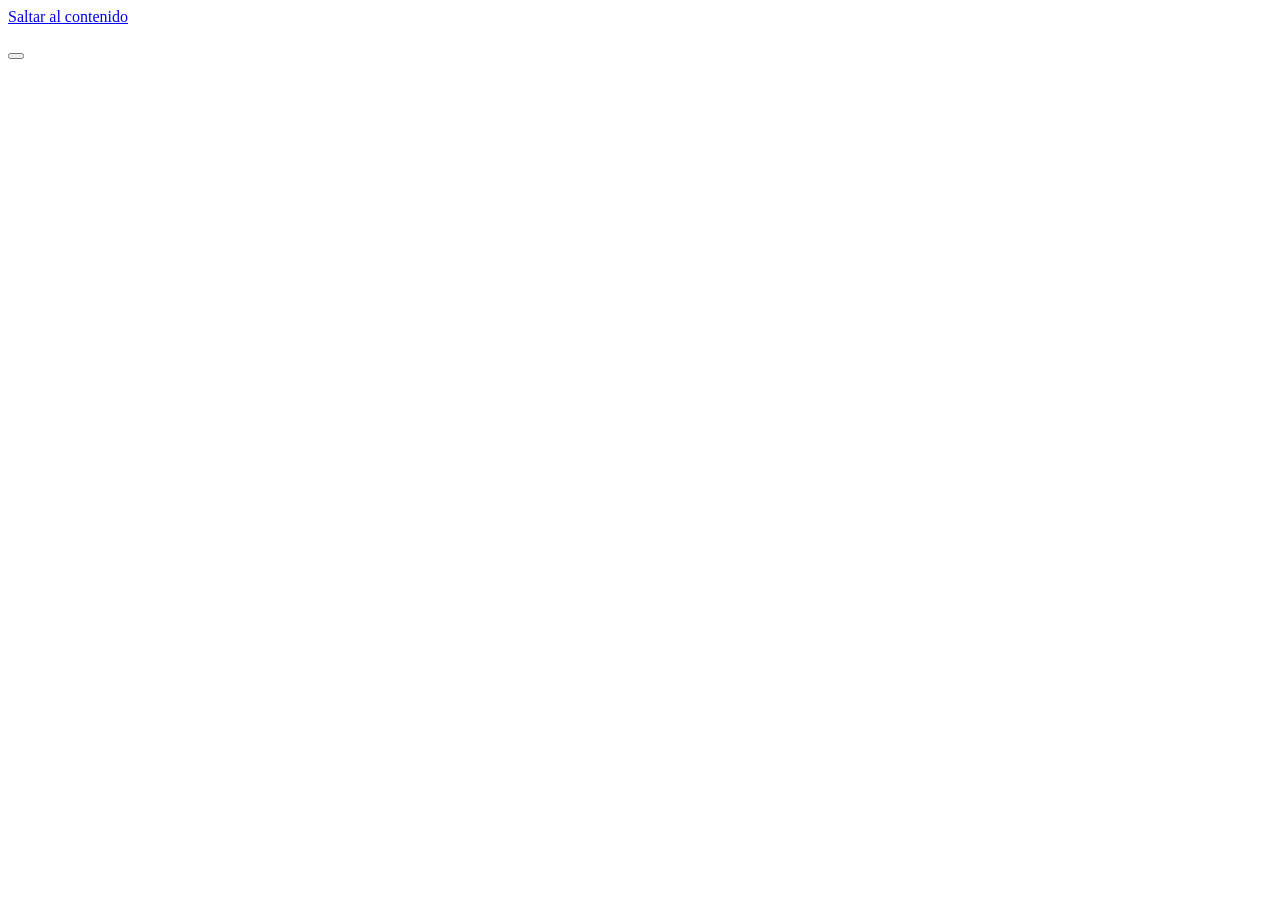
==== index.html @ 6e64a6c8 "Add files via upload" ====
<!doctype html>
<html lang="es">
<head>
  <meta charset="utf-8">
  <meta name="viewport" content="width=device-width, initial-scale=1, viewport-fit=cover">
  <title>Mario González Quintas</title>
  <meta name="claude:viewport-fit-sides" content="cover">
  <meta name="description" content="Mario González Quintas: ingeniero biomédico e investigador en procesado láser de biomateriales (grupo LaserON, CINTECX, Universidade de Vigo). Publicaciones, congresos, proyectos, docencia y CV.">
  <meta name="author" content="Mario González Quintas">
  <meta name="theme-color" content="#eef1f3" media="(prefers-color-scheme: light)">
  <meta name="theme-color" content="#0f151a" media="(prefers-color-scheme: dark)">
  <meta property="og:type" content="profile">
  <meta property="og:title" content="Mario González Quintas">
  <meta property="og:description" content="Procesado láser de biomateriales para implantes y dispositivos médicos. LaserON, CINTECX, Universidade de Vigo.">
  <meta property="og:image" content="img/marca/compartir.png">
  <meta name="twitter:card" content="summary_large_image">
  <link rel="icon" href="img/marca/favicon.svg" type="image/svg+xml">
  <link rel="icon" href="img/marca/favicon-32.png" sizes="32x32" type="image/png">
  <link rel="apple-touch-icon" href="img/marca/icono-180.png">
  <link rel="manifest" href="manifest.webmanifest">
  <link rel="alternate" hreflang="es" href="?lang=es">
  <link rel="alternate" hreflang="en" href="?lang=en">
  <link rel="alternate" hreflang="gl" href="?lang=gl">
  <link rel="alternate" hreflang="pt" href="?lang=pt">
  <link rel="alternate" hreflang="fr" href="?lang=fr">
  <link rel="alternate" hreflang="x-default" href="./">
  <link rel="stylesheet" href="assets/css/sitio.css">
  <script>
    /* Tema e idioma antes de pintar, para evitar parpadeos */
    (function () {
      try {
        var t = localStorage.getItem("mgq-tema");
        if (t === "dark" || t === "light") document.documentElement.setAttribute("data-theme", t);
        var etiquetas = { es: "es-ES", en: "en-GB", gl: "gl-ES", pt: "pt-PT", fr: "fr-FR" };
        var q = (location.search.match(/[?&]lang=([a-z]{2})/) || [])[1];
        var l = etiquetas[q] ? q : localStorage.getItem("mgq-idioma");
        if (etiquetas[l]) document.documentElement.lang = etiquetas[l];
      } catch (e) {}
      /* Errores al leer los archivos de datos: se muestran en un aviso legible */
      window.__erroresDatos = [];
      window.addEventListener("error", function (ev) {
        if (ev && ev.filename && /\/datos\//.test(ev.filename)) {
          window.__erroresDatos.push({ archivo: ev.filename.split("/datos/")[1], linea: ev.lineno, mensaje: ev.message });
        }
      });
    })();
  </script>
  <script type="application/ld+json" id="ld-persona"></script>
</head>
<body>
  <a class="saltar" href="#contenido">Saltar al contenido</a>

  <div class="armazon">
    <nav class="indice" aria-label="Secciones">
      <a class="marca" href="#inicio" data-marca></a>
      <ul class="nav-lista" data-nav></ul>
      <div class="indice-pie">
        <button class="boton-buscar" type="button" data-abrir-buscador></button>
        <div class="fila" data-herramientas-indice></div>
      </div>
    </nav>

    <div>
      <header class="barra">
        <a class="marca" href="#inicio" data-marca></a>
        <div class="herramientas" data-herramientas-barra></div>
      </header>

      <main class="contenido" id="contenido" tabindex="-1">
        <div data-avisos></div>
        <section class="portada" id="inicio" data-portada aria-label="Presentación"></section>
        <div data-secciones></div>
        <footer class="pie" data-pie-pagina></footer>
      </main>
    </div>
  </div>

  <div class="menu-movil" data-menu-movil hidden></div>

  <dialog id="dlg-visor" class="visor" aria-label="Imagen ampliada"></dialog>
  <dialog id="dlg-texto" aria-label="Texto para copiar"></dialog>
  <dialog id="dlg-buscador" class="buscador" aria-label="Buscar"></dialog>

  <noscript>
    <p style="padding:1rem;font-family:sans-serif">Esta web necesita JavaScript para mostrar el contenido. Mario González Quintas, investigador en procesado láser de biomateriales (LaserON, CINTECX, Universidade de Vigo). ORCID: <a href="https://orcid.org/0009-0009-5871-3760">0009-0009-5871-3760</a>.</p>
  </noscript>

  <!-- Contenido de la web: edita estos archivos (o usa editor.html) -->
  <script src="datos/perfil.js"></script>
  <script src="datos/investigacion.js"></script>
  <script src="datos/tesis.js"></script>
  <script src="datos/publicaciones.js"></script>
  <script src="datos/congresos.js"></script>
  <script src="datos/proyectos.js"></script>
  <script src="datos/software.js"></script>
  <script src="datos/docencia.js"></script>
  <script src="datos/trayectoria.js"></script>
  <script src="datos/cursos.js"></script>
  <script src="datos/idiomas.js"></script>
  <script src="datos/premios.js"></script>
  <script src="datos/actividades.js"></script>
  <script src="datos/habilidades.js"></script>

  <!-- Funcionamiento de la web -->
  <script src="assets/js/comun.js"></script>
  <script src="assets/js/laser.js"></script>
  <script src="assets/js/sitio.js"></script>
</body>
</html>
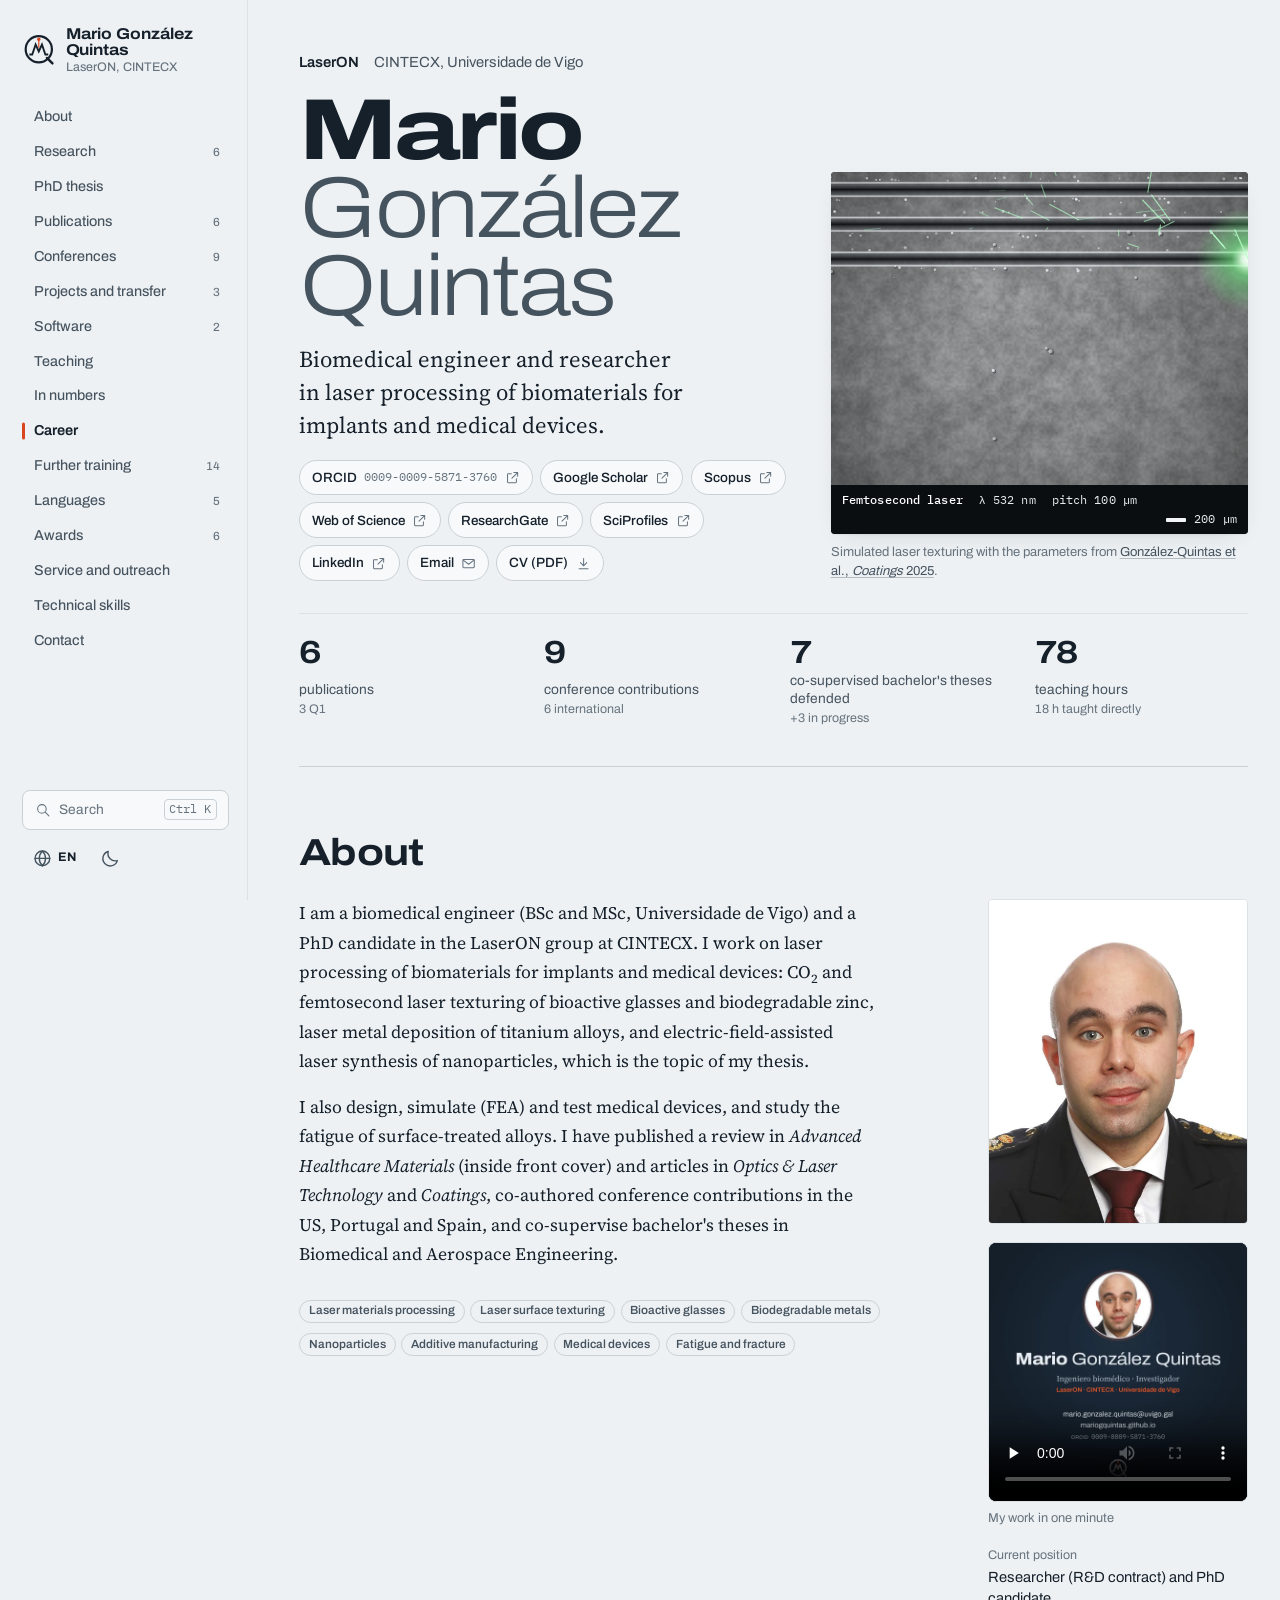
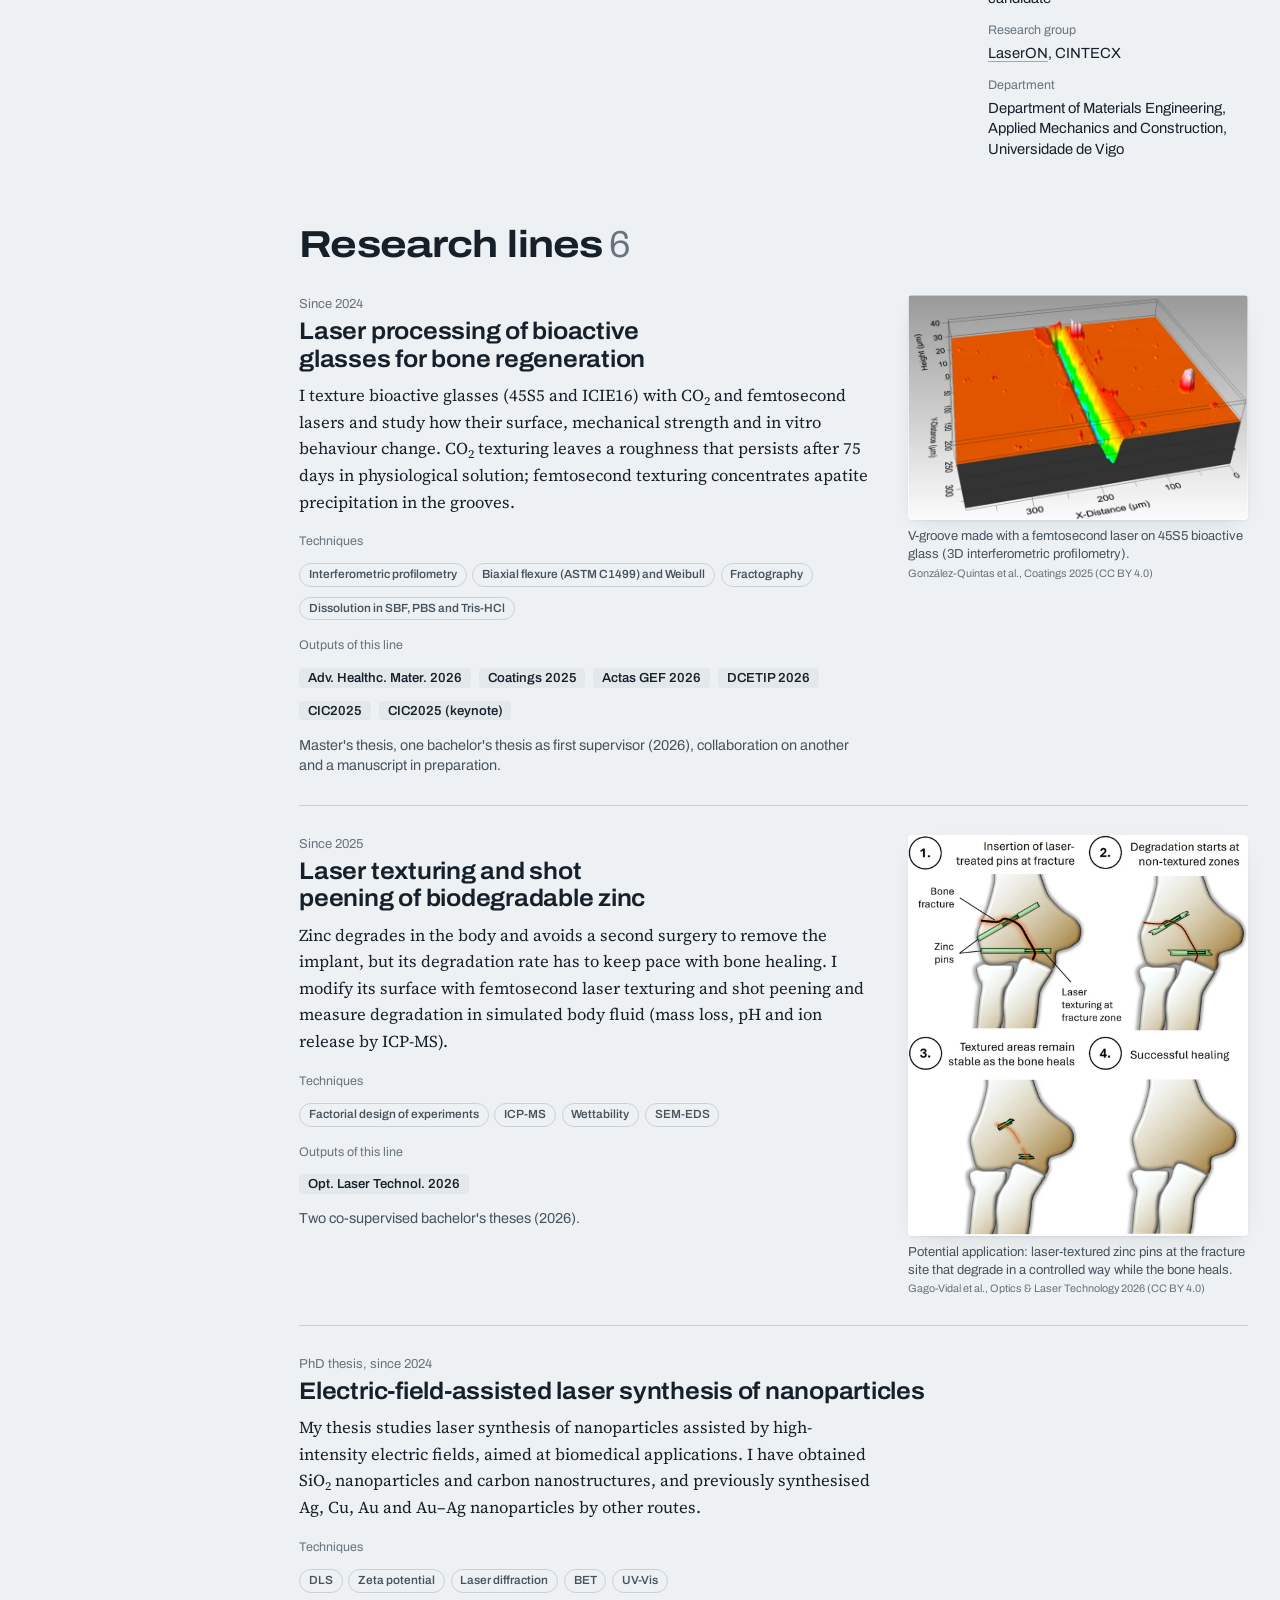
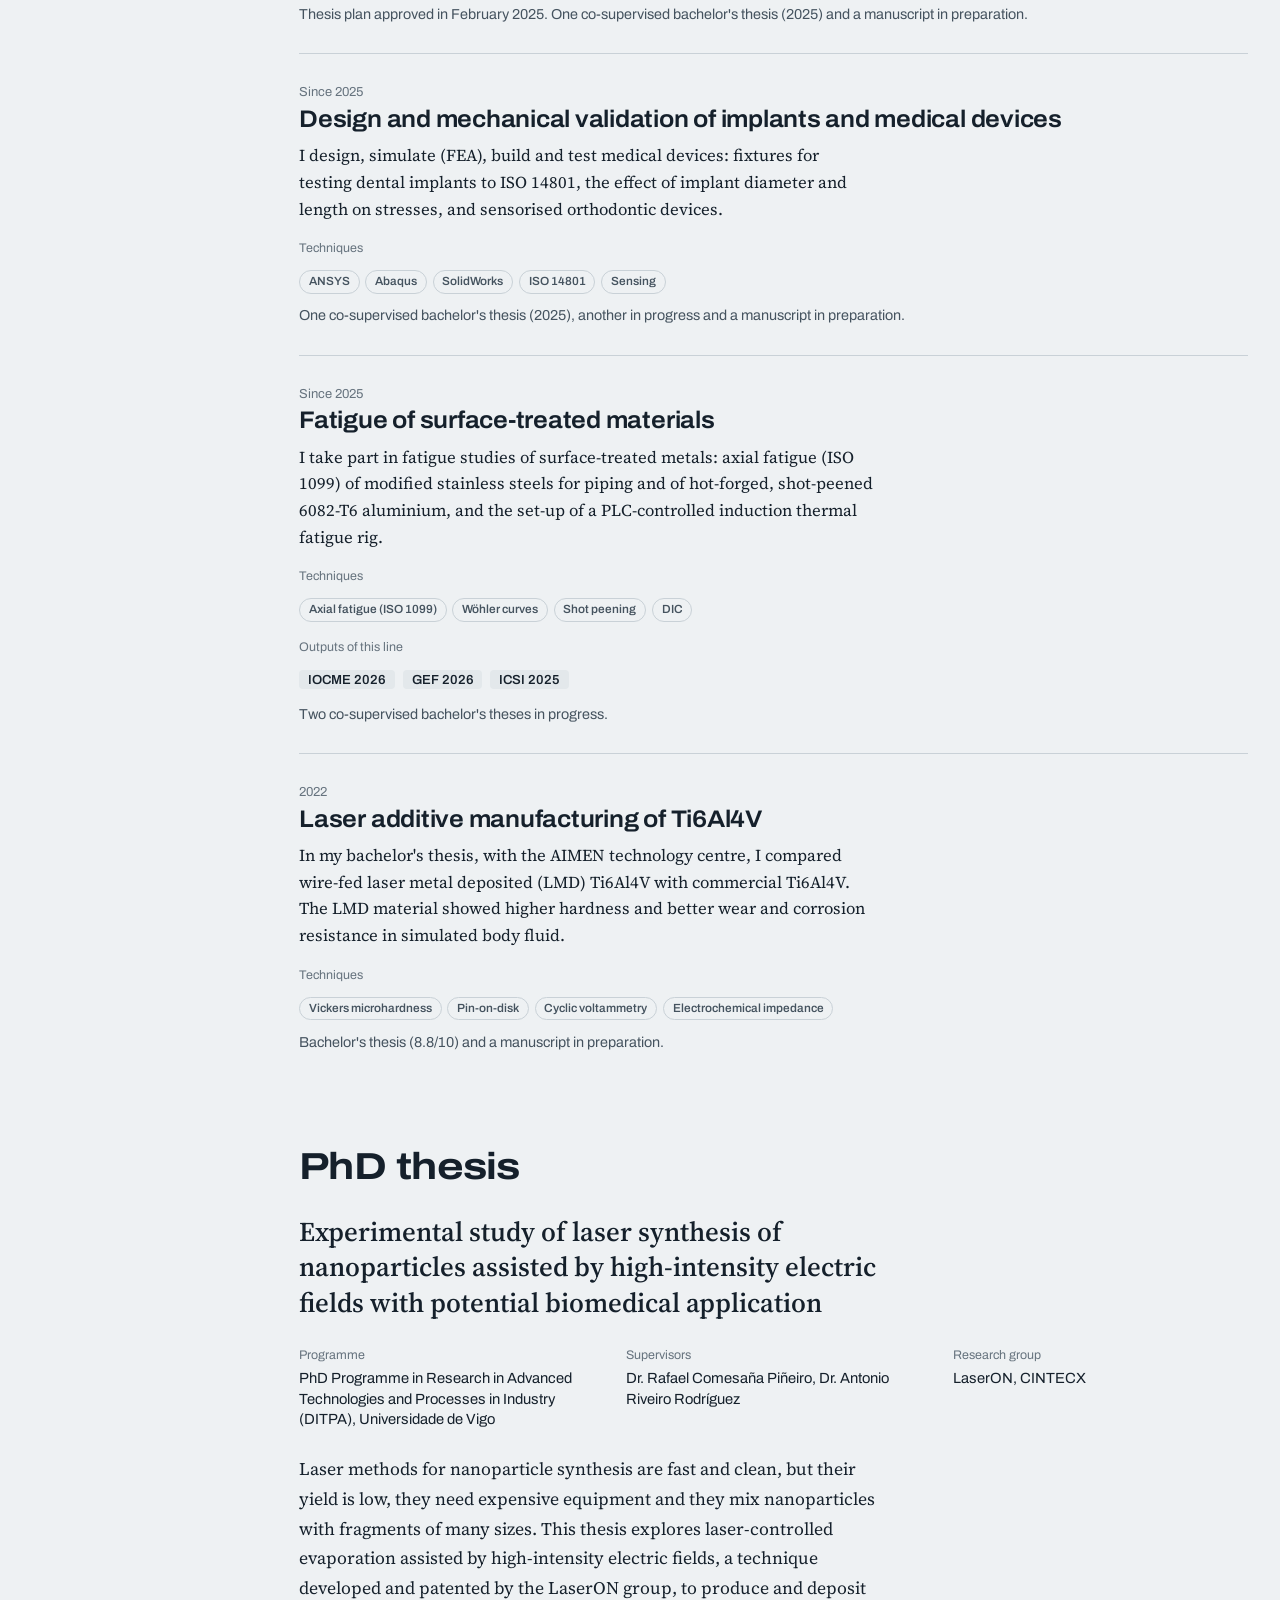
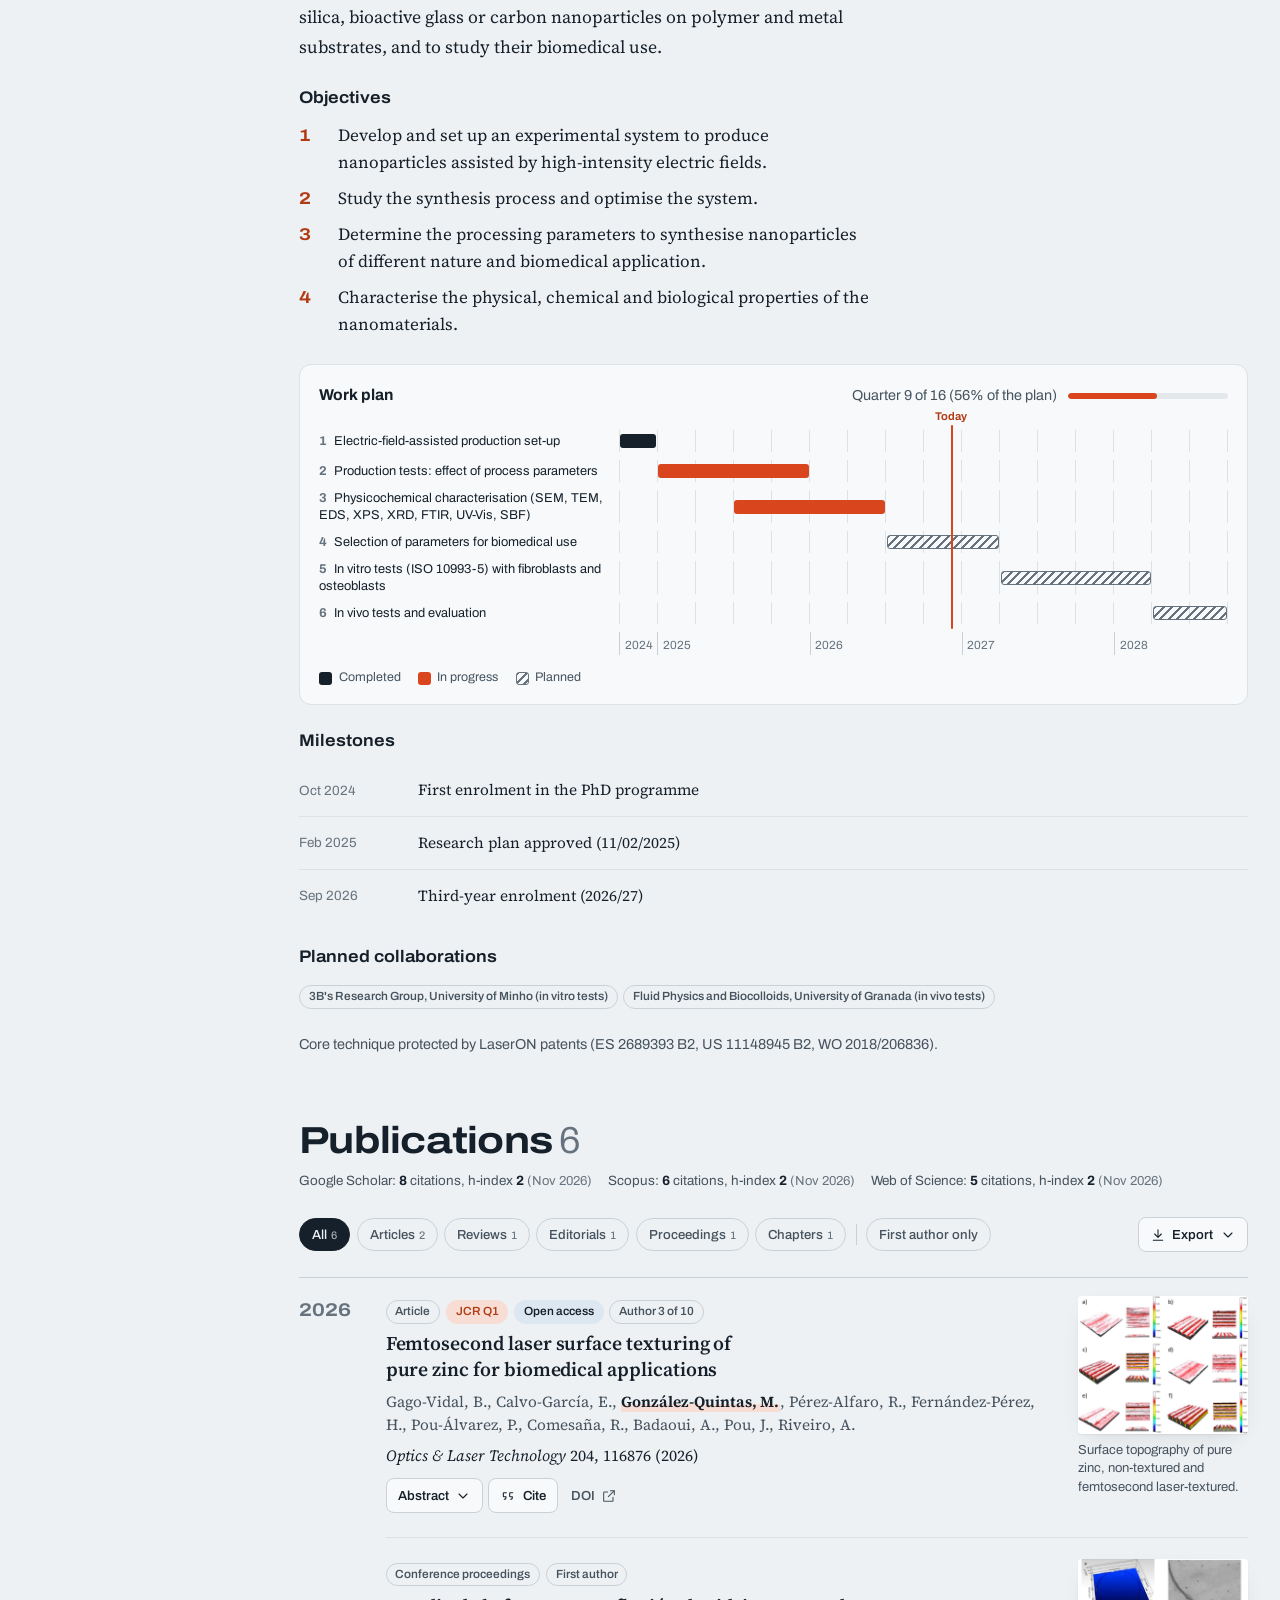
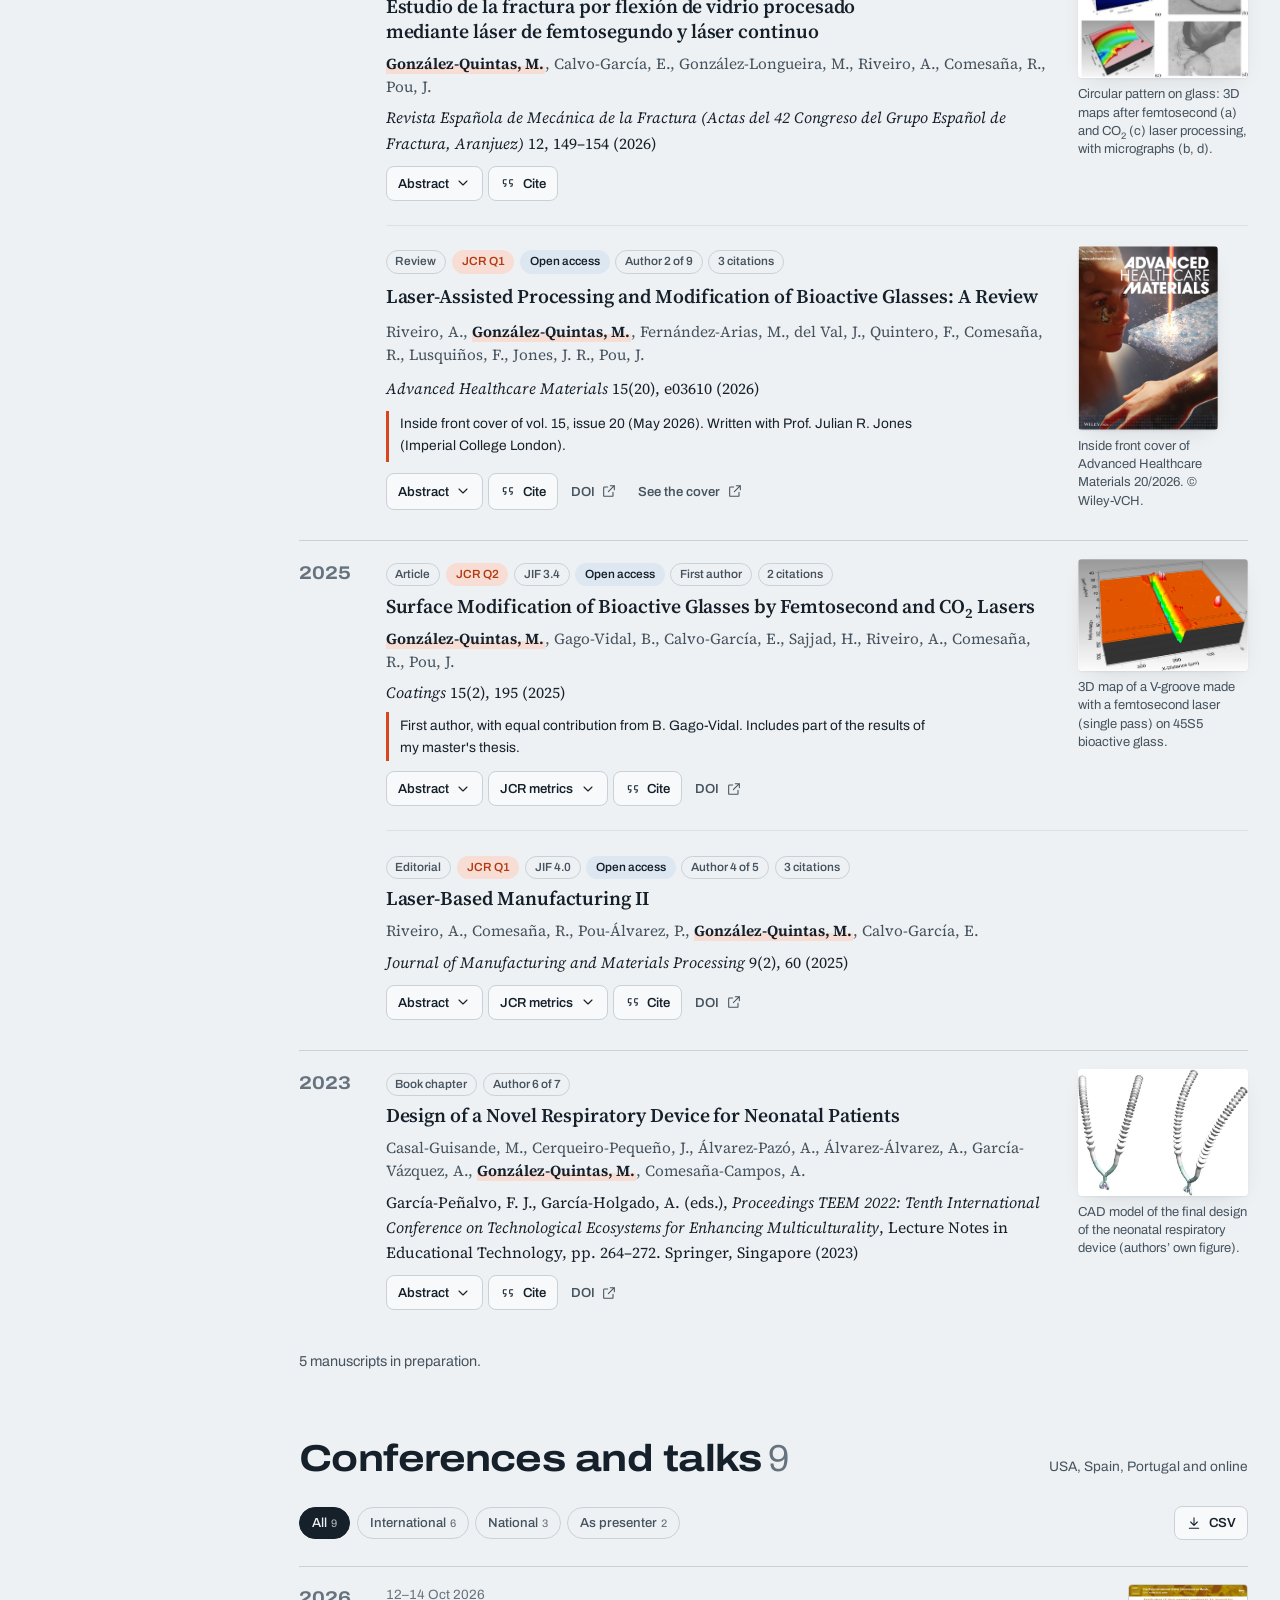
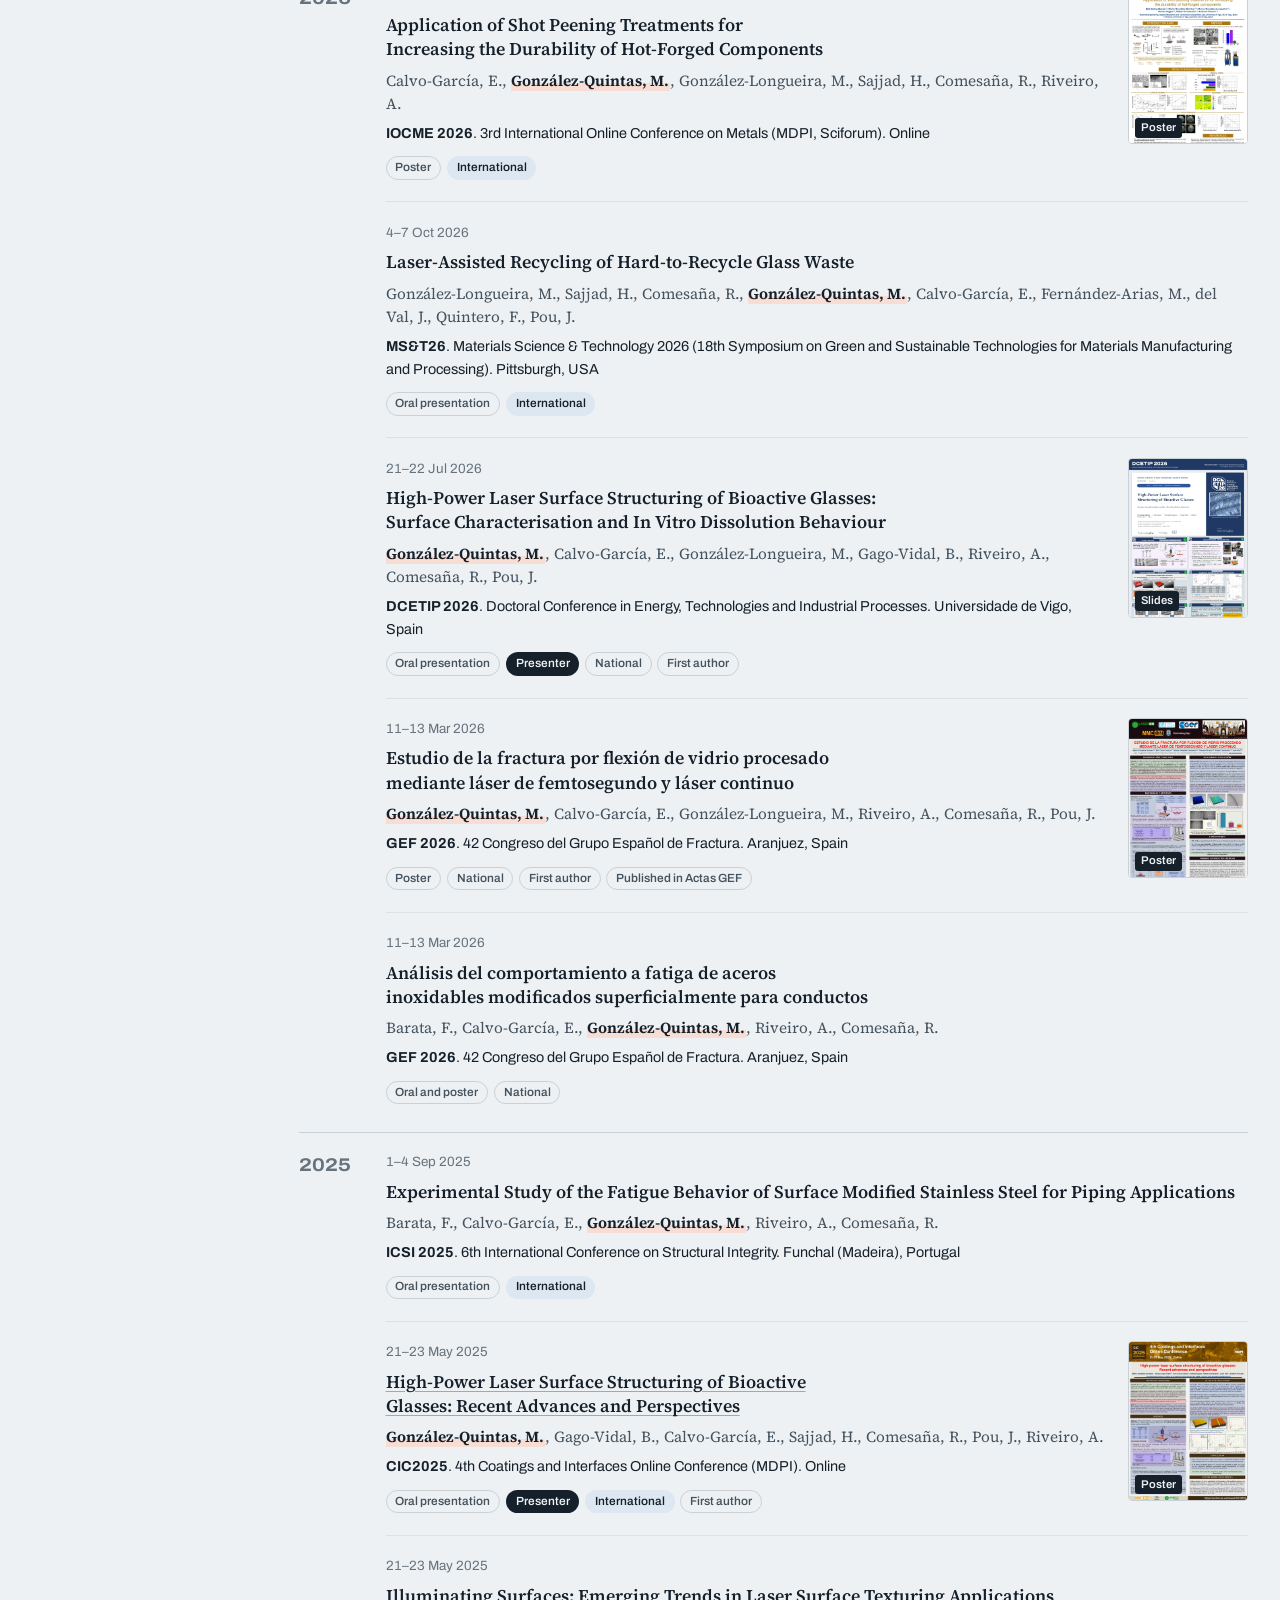
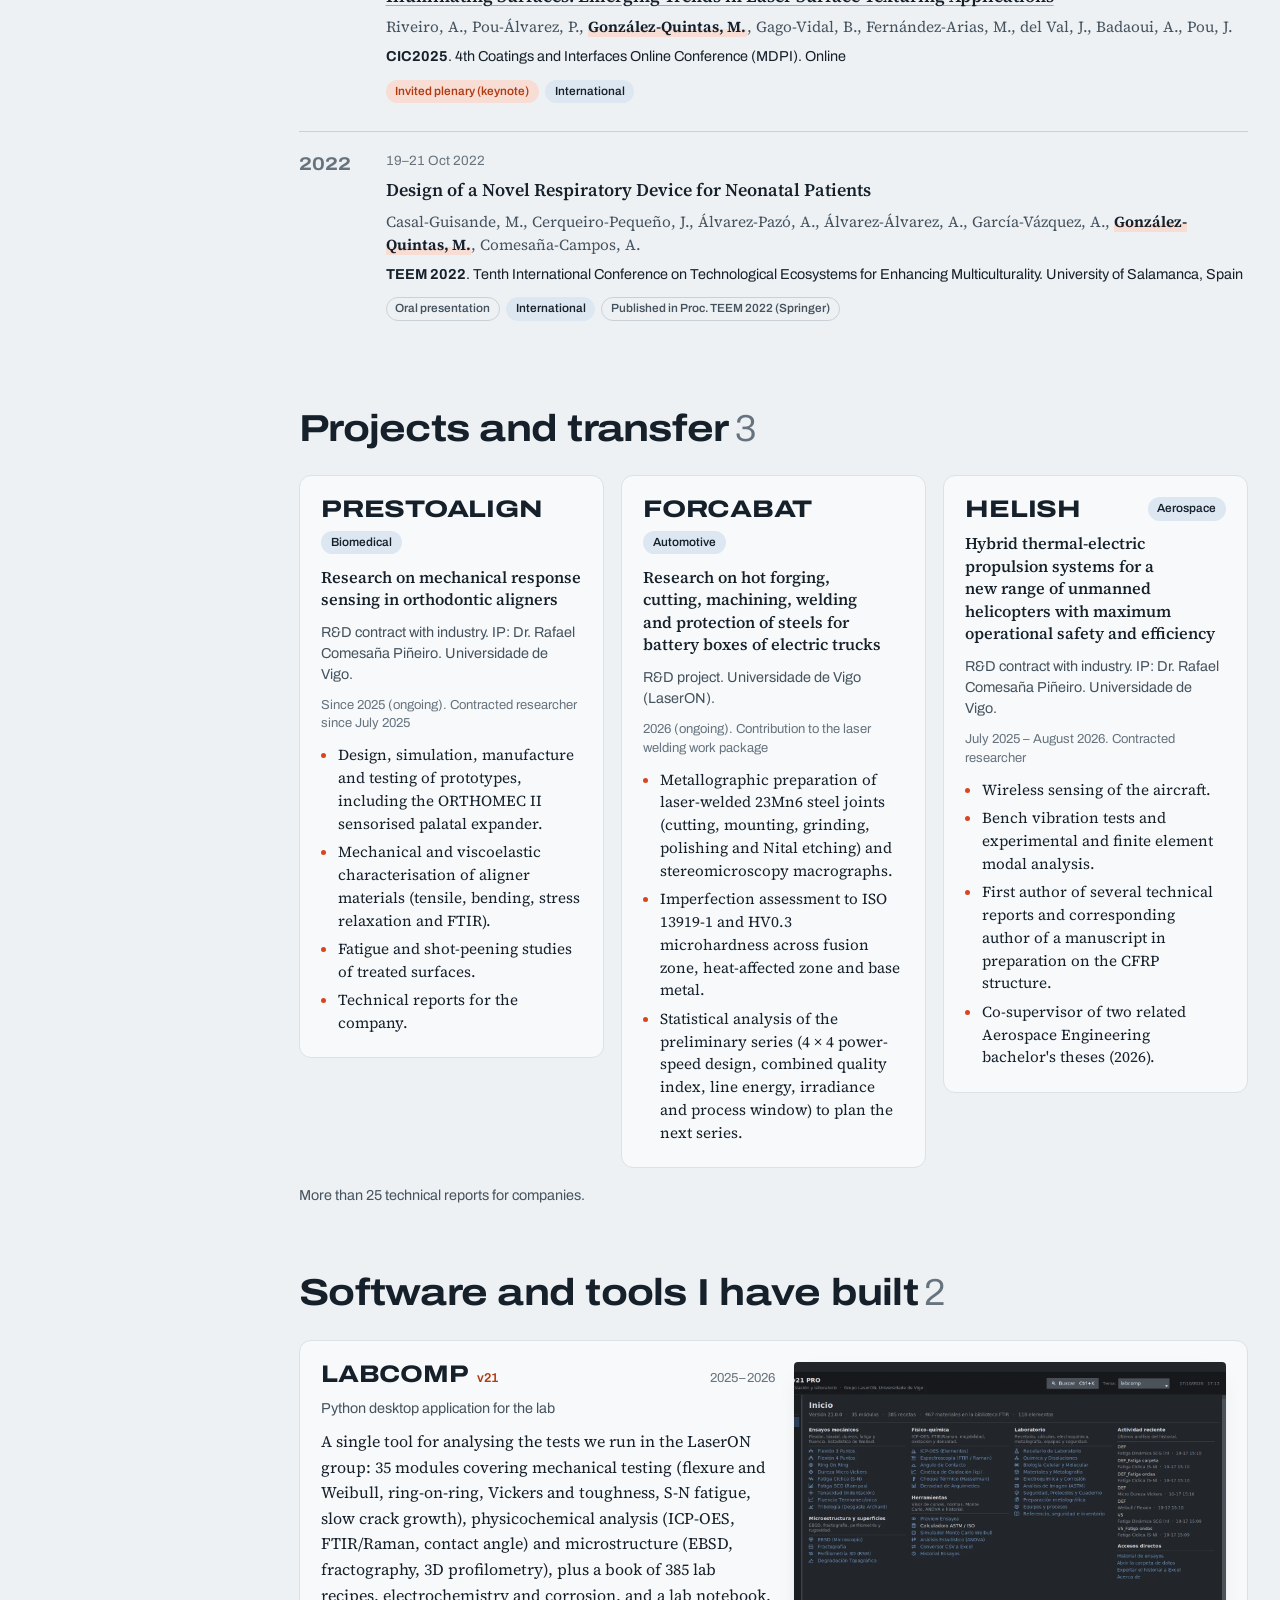
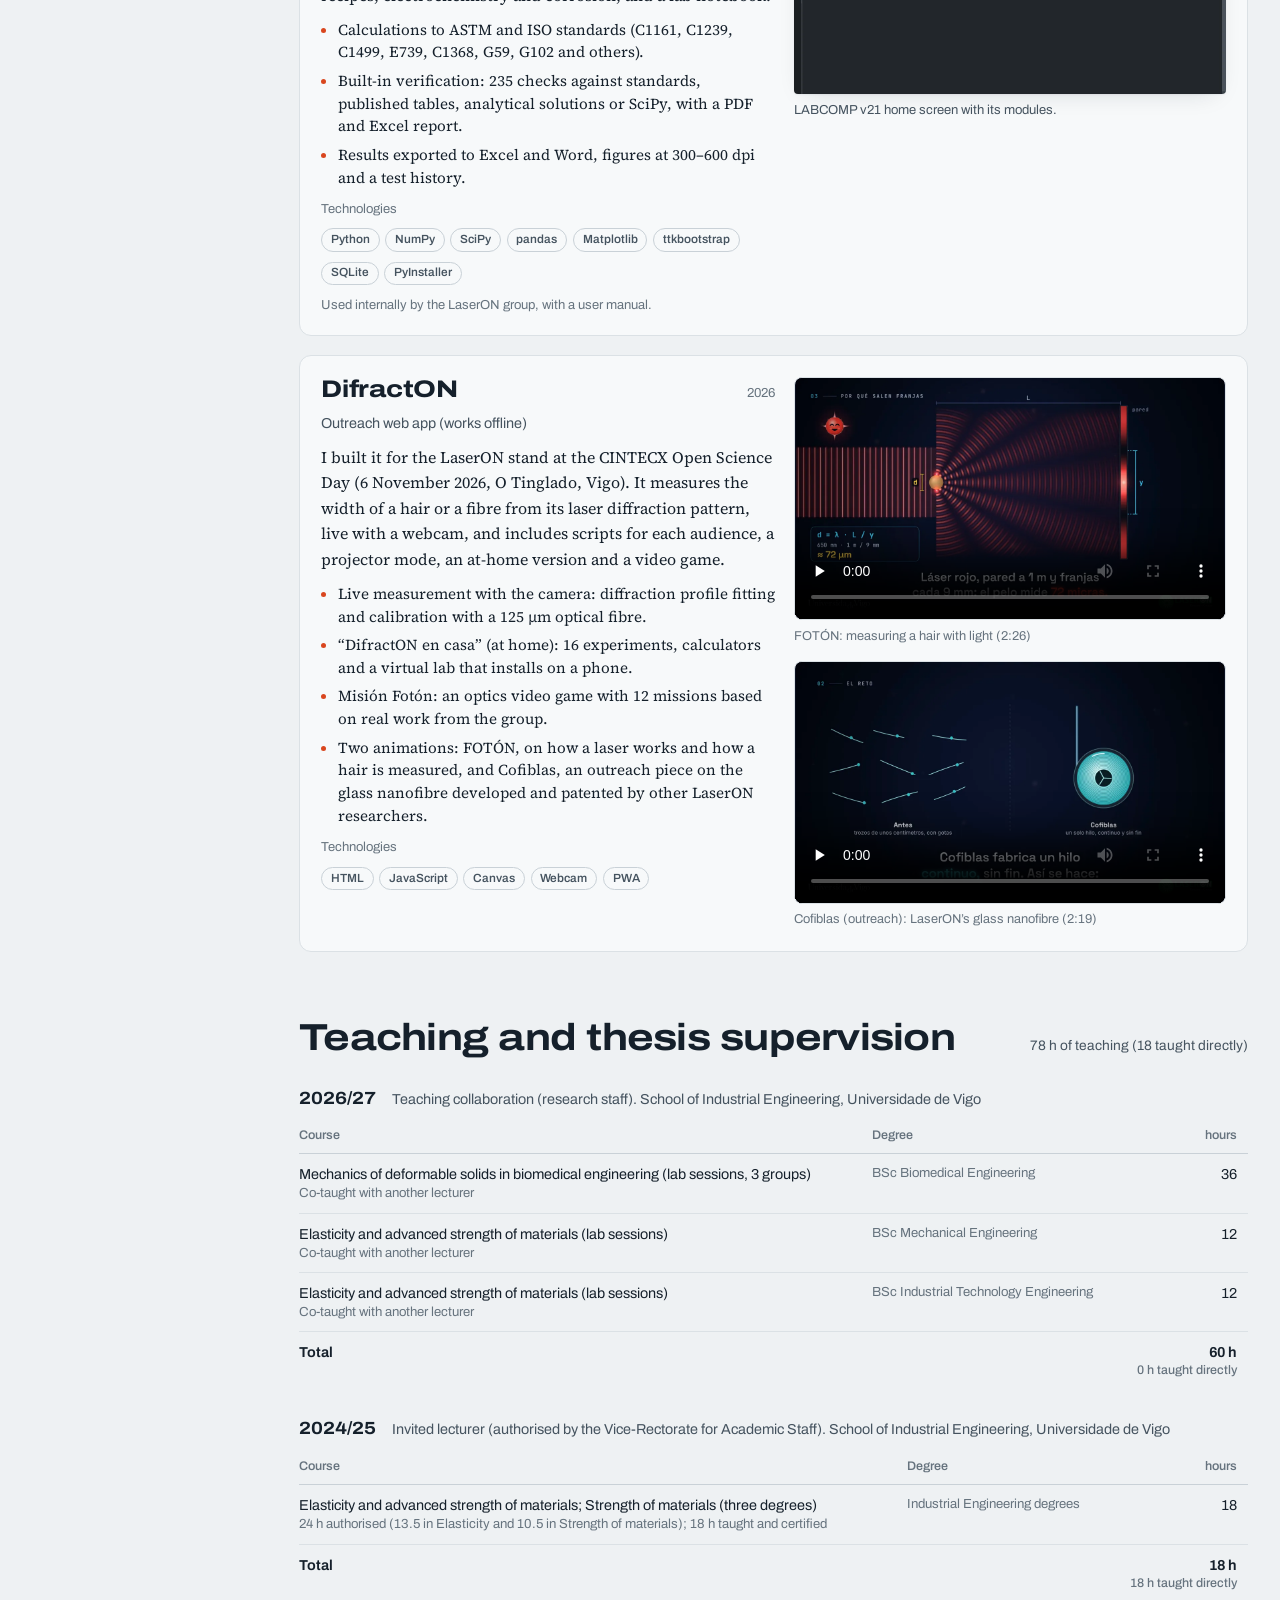
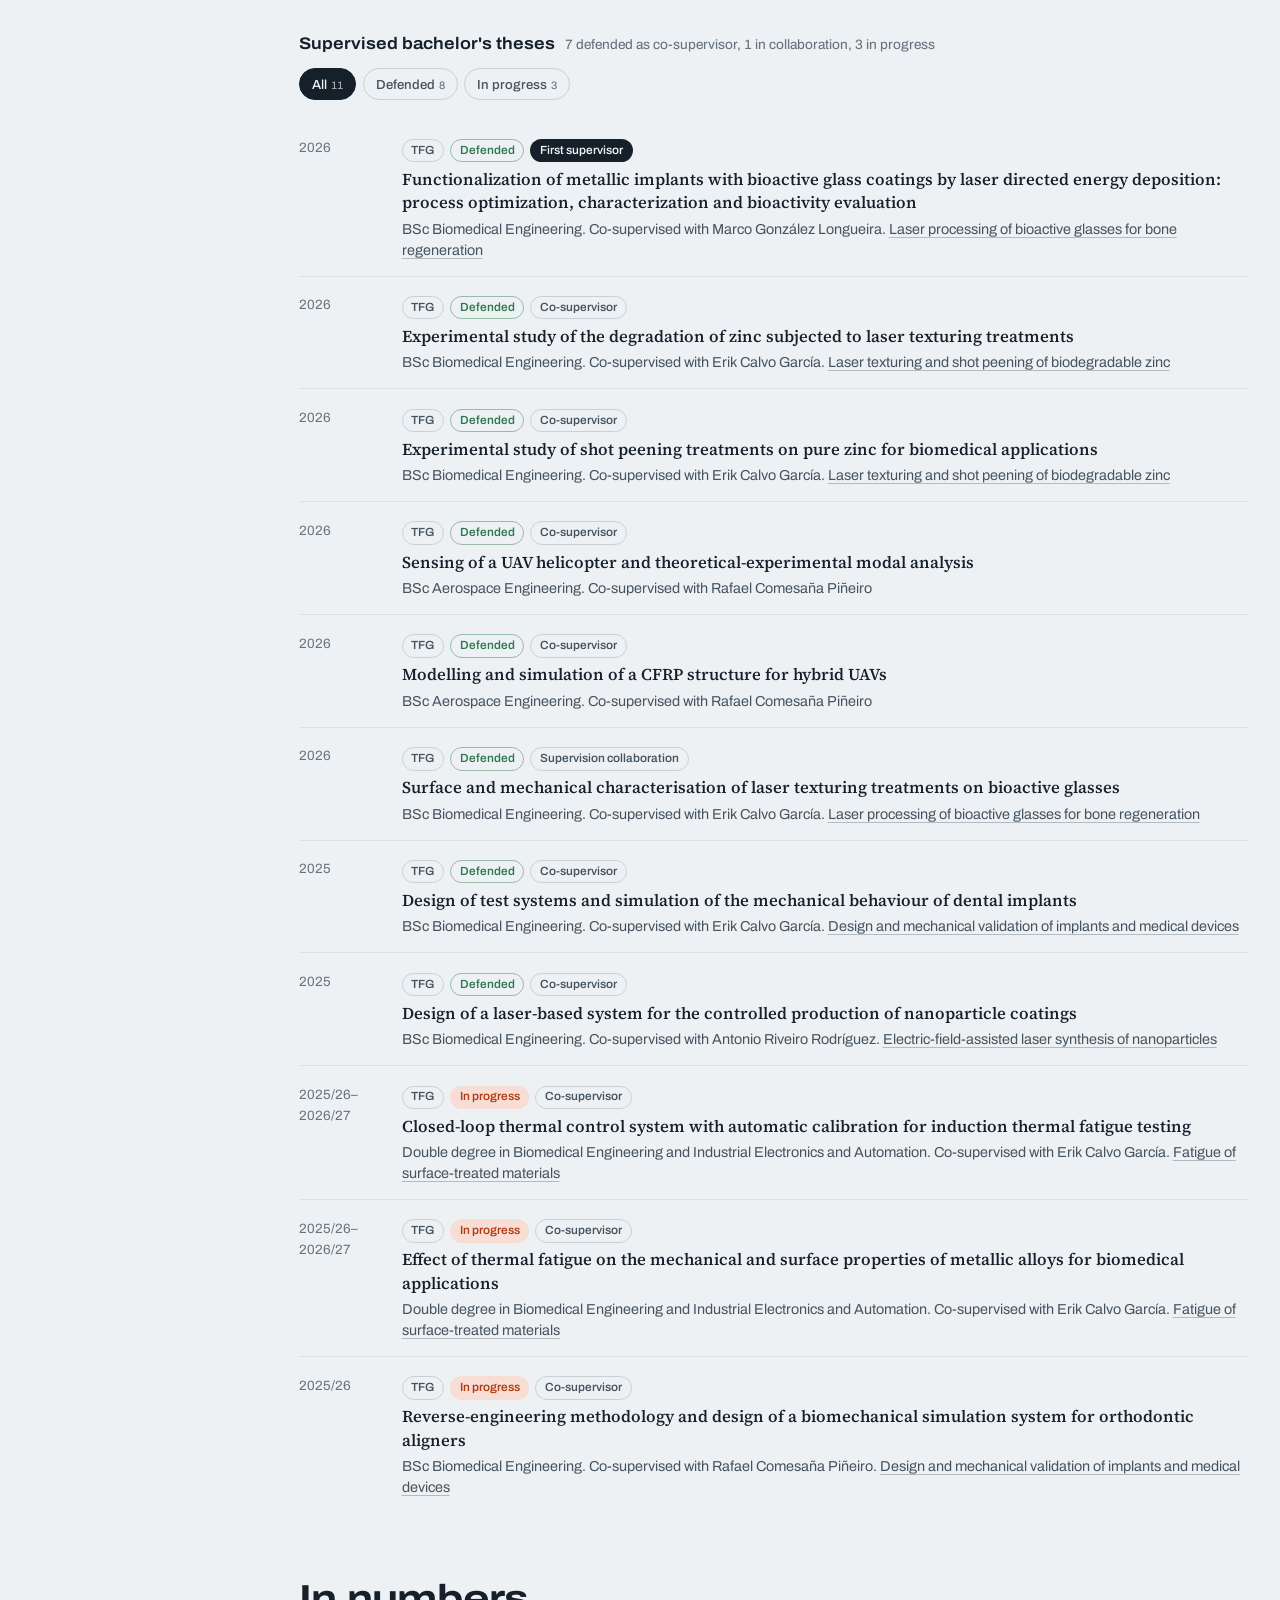
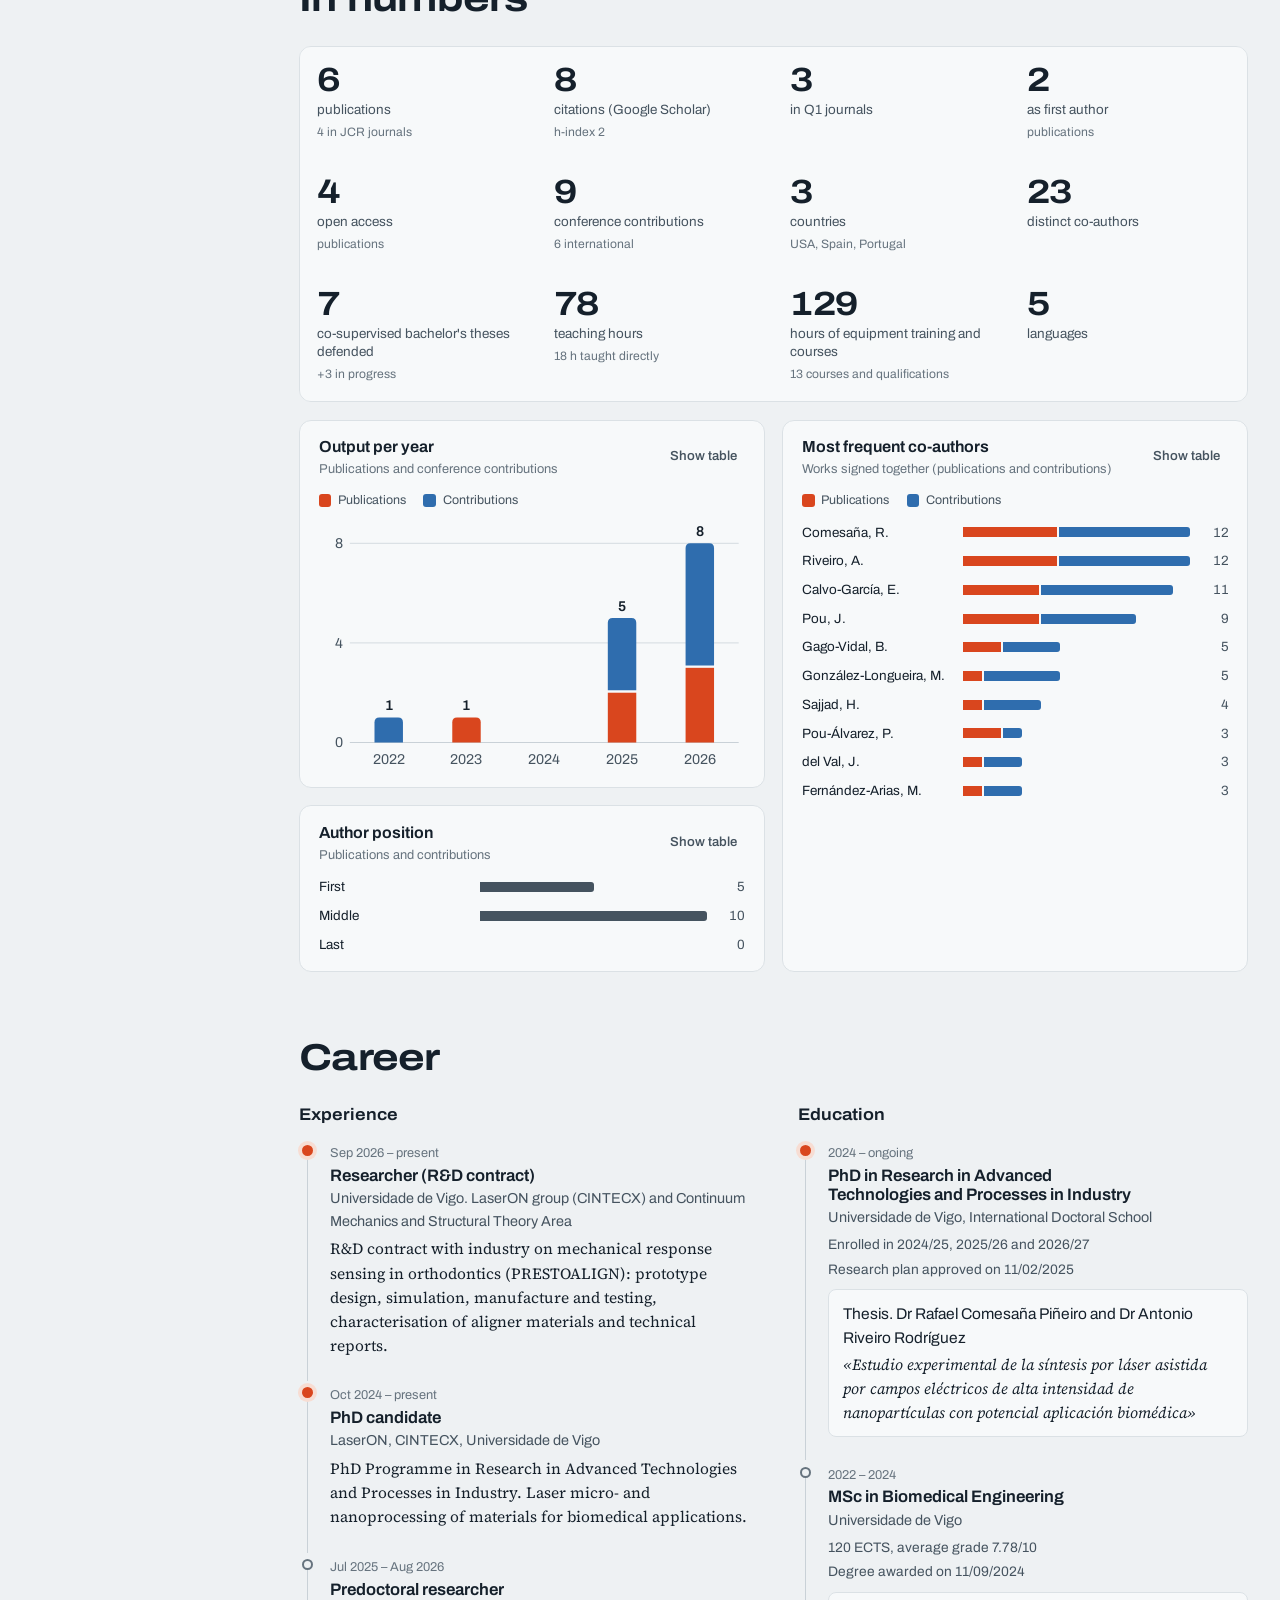
==== commit 51f02e8a: "Add files via upload" ====
--- a/index.html
+++ b/index.html
@@ -12,18 +12,20 @@
   <meta property="og:type" content="profile">
   <meta property="og:title" content="Mario González Quintas">
   <meta property="og:description" content="Procesado láser de biomateriales para implantes y dispositivos médicos. LaserON, CINTECX, Universidade de Vigo.">
-  <meta property="og:image" content="img/marca/compartir.png">
+  <meta property="og:url" content="https://mariogquintas.github.io/">
+  <meta property="og:image" content="https://mariogquintas.github.io/img/marca/compartir.png">
   <meta name="twitter:card" content="summary_large_image">
   <link rel="icon" href="img/marca/favicon.svg" type="image/svg+xml">
   <link rel="icon" href="img/marca/favicon-32.png" sizes="32x32" type="image/png">
   <link rel="apple-touch-icon" href="img/marca/icono-180.png">
   <link rel="manifest" href="manifest.webmanifest">
-  <link rel="alternate" hreflang="es" href="?lang=es">
-  <link rel="alternate" hreflang="en" href="?lang=en">
-  <link rel="alternate" hreflang="gl" href="?lang=gl">
-  <link rel="alternate" hreflang="pt" href="?lang=pt">
-  <link rel="alternate" hreflang="fr" href="?lang=fr">
-  <link rel="alternate" hreflang="x-default" href="./">
+  <link rel="alternate" hreflang="es" href="https://mariogquintas.github.io/?lang=es">
+  <link rel="alternate" hreflang="en" href="https://mariogquintas.github.io/?lang=en">
+  <link rel="alternate" hreflang="gl" href="https://mariogquintas.github.io/?lang=gl">
+  <link rel="alternate" hreflang="pt" href="https://mariogquintas.github.io/?lang=pt">
+  <link rel="alternate" hreflang="fr" href="https://mariogquintas.github.io/?lang=fr">
+  <link rel="alternate" hreflang="x-default" href="https://mariogquintas.github.io/">
+  <link rel="canonical" href="https://mariogquintas.github.io/">
   <link rel="stylesheet" href="assets/css/sitio.css">
   <script>
     /* Tema e idioma antes de pintar, para evitar parpadeos */
--- a/assets/css/sitio.css
+++ b/assets/css/sitio.css
@@ -0,0 +1,648 @@
+/* =====================================================================
+   sitio.css: diseño de la web.
+   Concepto: cuaderno de laboratorio de procesado láser. Índice fijo a la
+   izquierda (escritorio) y una columna de contenido alineada a la izquierda.
+   Neutros gris-acero como el portaobjetos, un único acento naranja de
+   incandescencia láser y la micrografía como pieza protagonista.
+   ===================================================================== */
+
+@font-face { font-family: "Archivo"; src: url("../fonts/archivo-latin-standard-normal.woff2") format("woff2-variations"), url("../fonts/archivo-latin-standard-normal.woff2") format("woff2"); font-weight: 100 900; font-stretch: 62% 125%; font-style: normal; font-display: swap; }
+@font-face { font-family: "Source Serif 4"; src: url("../fonts/source-serif-4-latin-opsz-normal.woff2") format("woff2-variations"), url("../fonts/source-serif-4-latin-opsz-normal.woff2") format("woff2"); font-weight: 200 900; font-style: normal; font-display: swap; }
+@font-face { font-family: "Source Serif 4"; src: url("../fonts/source-serif-4-latin-opsz-italic.woff2") format("woff2-variations"), url("../fonts/source-serif-4-latin-opsz-italic.woff2") format("woff2"); font-weight: 200 900; font-style: italic; font-display: swap; }
+@font-face { font-family: "IBM Plex Mono"; src: url("../fonts/ibm-plex-mono-latin-400-normal.woff2") format("woff2"); font-weight: 400; font-display: swap; }
+@font-face { font-family: "IBM Plex Mono"; src: url("../fonts/ibm-plex-mono-latin-500-normal.woff2") format("woff2"); font-weight: 500; font-display: swap; }
+
+:root {
+  /* Color */
+  --papel: #eef1f3;        /* fondo: gris acero muy claro */
+  --papel-2: #e3e8eb;      /* bandas y zonas secundarias */
+  --superficie: #f7f9fa;   /* tarjetas, gráficos, diálogos */
+  --tinta: #15202b;        /* texto principal: grafito azulado */
+  --tinta-2: #45535f;      /* texto secundario */
+  --tinta-3: #66737e;      /* metadatos */
+  --linea: #c9d1d7;        /* filetes */
+  --linea-2: #dbe1e5;      /* filetes suaves */
+  --laser: #d9461e;        /* acento: incandescencia láser */
+  --laser-texto: #b23a12;  /* acento legible como texto */
+  --laser-suave: #f7ddd3;  /* fondo de etiquetas destacadas */
+  --acero: #2f6dae;        /* segunda serie en gráficos */
+  --acero-suave: #dde7f1;
+  --ok: #2c7a4b;
+  --foco: #1f5fd0;
+  --sem: #0b0e10;          /* barra de datos de la micrografía */
+  --sombra: 0 1px 2px rgba(21, 32, 43, .06), 0 8px 24px -12px rgba(21, 32, 43, .18);
+  color-scheme: light;
+
+  /* Tipografía */
+  --f-display: "Archivo", "Helvetica Neue", Arial, system-ui, sans-serif;
+  --f-texto: "Source Serif 4", "Iowan Old Style", "Palatino Linotype", Georgia, serif;
+  --f-mono: "IBM Plex Mono", ui-monospace, "SFMono-Regular", Menlo, Consolas, monospace;
+  --t-xs: .8125rem;
+  --t-s: .9rem;
+  --t-m: 1.0625rem;
+  --t-l: 1.22rem;
+  --t-xl: 1.5rem;
+  --t-2xl: clamp(1.75rem, 1.2rem + 1.8vw, 2.35rem);
+  --t-hero: clamp(2.7rem, 1.4rem + 5.2vw, 5.4rem);
+
+  /* Medidas */
+  --indice: 248px;
+  --col: 980px;
+  --texto: 64ch;
+  --r-s: 4px;
+  --r-m: 8px;
+  --r-l: 12px;
+  --gutter-l: max(16px, env(safe-area-inset-left, 0px));
+  --gutter-r: max(16px, env(safe-area-inset-right, 0px));
+}
+
+@media (prefers-color-scheme: dark) {
+  :root:not([data-theme="light"]) {
+    --papel: #0f151a; --papel-2: #151d23; --superficie: #141b21; --tinta: #e3e9ed; --tinta-2: #a9b5be; --tinta-3: #85929c;
+    --linea: #2a353e; --linea-2: #202a31; --laser: #e8592c; --laser-texto: #ff8a63; --laser-suave: #3a2016; --acero: #4c8bd6;
+    --acero-suave: #17283a; --ok: #5cc28a; --foco: #8ab4ff; --sem: #050708;
+    --sombra: 0 1px 2px rgba(0, 0, 0, .3), 0 10px 30px -12px rgba(0, 0, 0, .6);
+    color-scheme: dark;
+  }
+}
+:root[data-theme="dark"] {
+  --papel: #0f151a; --papel-2: #151d23; --superficie: #141b21; --tinta: #e3e9ed; --tinta-2: #a9b5be; --tinta-3: #85929c;
+  --linea: #2a353e; --linea-2: #202a31; --laser: #e8592c; --laser-texto: #ff8a63; --laser-suave: #3a2016; --acero: #4c8bd6;
+  --acero-suave: #17283a; --ok: #5cc28a; --foco: #8ab4ff; --sem: #050708;
+  --sombra: 0 1px 2px rgba(0, 0, 0, .3), 0 10px 30px -12px rgba(0, 0, 0, .6);
+  color-scheme: dark;
+}
+
+/* ---------- Base ---------- */
+*, *::before, *::after { box-sizing: border-box; }
+[hidden] { display: none !important; }
+html { -webkit-text-size-adjust: 100%; scroll-padding-top: 76px; }
+@media (min-width: 1100px) { html { scroll-padding-top: 24px; } }
+@media (prefers-reduced-motion: no-preference) { html { scroll-behavior: smooth; } }
+body {
+  margin: 0; background: var(--papel); color: var(--tinta);
+  font-family: var(--f-texto); font-size: var(--t-m); line-height: 1.6;
+  font-optical-sizing: auto; text-rendering: optimizeLegibility; -webkit-font-smoothing: antialiased;
+}
+body::before { content: ""; position: fixed; inset: 0 0 auto; height: env(safe-area-inset-top, 0px); z-index: 60; background: var(--papel); }
+img { max-width: 100%; height: auto; display: block; }
+a { color: inherit; text-decoration-color: color-mix(in srgb, currentColor 35%, transparent); text-underline-offset: .18em; text-decoration-thickness: 1px; }
+a:hover { color: var(--laser-texto); text-decoration-color: currentColor; }
+:focus-visible { outline: 2px solid var(--foco); outline-offset: 2px; border-radius: 3px; }
+::selection { background: var(--laser-suave); color: var(--tinta); }
+h1, h2, h3, h4 { font-family: var(--f-display); line-height: 1.15; text-wrap: balance; margin: 0; }
+p { margin: 0; }
+ul, ol { margin: 0; padding: 0; }
+button { font: inherit; color: inherit; }
+sub, sup { font-size: .72em; line-height: 0; }
+.ico { width: 1.15em; height: 1.15em; fill: none; stroke: currentColor; stroke-width: 1.6; stroke-linecap: round; stroke-linejoin: round; flex: none; }
+.oculto-visual { position: absolute !important; width: 1px; height: 1px; overflow: hidden; clip: rect(0 0 0 0); white-space: nowrap; }
+.saltar { position: absolute; left: 8px; top: -60px; z-index: 100; background: var(--tinta); color: var(--papel); padding: .5rem .9rem; border-radius: var(--r-m); font-family: var(--f-display); }
+.saltar:focus { top: calc(8px + env(safe-area-inset-top, 0px)); }
+
+/* ---------- Logotipo ---------- */
+.logo { width: 2.1rem; height: 2.1rem; flex: none; overflow: visible; }
+.logo-anillo { fill: none; stroke: currentColor; stroke-width: 4.2; }
+.logo-traza { fill: none; stroke: currentColor; stroke-width: 3.6; stroke-linejoin: miter; stroke-miterlimit: 8; stroke-linecap: butt; }
+.logo-cola { fill: none; stroke: currentColor; stroke-width: 4.6; stroke-linecap: round; }
+.logo-haz { stroke: var(--laser); stroke-width: 2.2; stroke-linecap: round; }
+.logo-punto { fill: var(--laser); }
+.marca { display: flex; align-items: center; gap: .6rem; text-decoration: none; color: var(--tinta); }
+.marca:hover { color: var(--tinta); }
+.marca-nombre { font-family: var(--f-display); font-weight: 680; font-stretch: 112%; font-size: .98rem; line-height: 1.05; letter-spacing: -.005em; }
+.marca-nombre span { display: block; font-weight: 450; font-stretch: 100%; color: var(--tinta-3); font-size: .78rem; letter-spacing: 0; margin-top: .15rem; }
+
+/* ---------- Estructura ---------- */
+.armazon { display: block; }
+.indice { display: none; }
+.barra {
+  position: sticky; top: env(safe-area-inset-top, 0px); z-index: 50; background: color-mix(in srgb, var(--papel) 92%, transparent);
+  backdrop-filter: saturate(1.2) blur(10px); -webkit-backdrop-filter: saturate(1.2) blur(10px);
+  border-bottom: 1px solid var(--linea-2);
+  padding-left: var(--gutter-l); padding-right: var(--gutter-r); padding-block: .55rem;
+  display: flex; align-items: center; justify-content: space-between; gap: .75rem;
+}
+.barra .marca-nombre span { display: none; }
+@media (max-width: 420px) { .barra .marca-nombre { font-size: .86rem; max-width: 9.5rem; } }
+@media (max-width: 370px) {
+  .barra { gap: .4rem; }
+  .barra .marca { gap: .4rem; min-width: 0; }
+  .barra .herramientas { gap: .1rem; flex: none; }
+  .barra .boton-ico { width: 2.2rem; height: 2.2rem; }
+  .barra .idioma-cambio { width: auto; padding-inline: .4rem; }
+  .barra .idioma-cambio svg { display: none; }
+}
+.herramientas { display: flex; align-items: center; gap: .25rem; }
+.boton-ico {
+  display: inline-grid; place-items: center; width: 2.4rem; height: 2.4rem; border-radius: var(--r-m);
+  border: 1px solid transparent; background: none; cursor: pointer; color: var(--tinta-2);
+}
+.boton-ico:hover { background: var(--papel-2); color: var(--tinta); }
+.boton-ico .ico { width: 1.3rem; height: 1.3rem; }
+.idioma-cambio { font-family: var(--f-display); font-weight: 600; font-size: .78rem; letter-spacing: .02em; width: auto; padding-inline: .55rem; gap: .3rem; display: inline-flex; align-items: center; }
+.idioma-cambio b { color: var(--tinta); }
+.idioma-cambio i { font-style: normal; color: var(--tinta-3); font-weight: 450; }
+/* Selector de idioma */
+.idioma-envoltura { position: relative; display: inline-flex; }
+.menu-flotante.menu-idiomas { min-width: 172px; right: 0; left: auto; z-index: 60; }
+.indice .menu-flotante.menu-idiomas { top: auto; bottom: calc(100% + .35rem); left: 0; right: auto; }
+.menu-idiomas button { display: flex; align-items: baseline; justify-content: space-between; gap: 1rem; color: var(--tinta); }
+.menu-idiomas button small { font-size: .7rem; font-weight: 600; color: var(--tinta-3); letter-spacing: .04em; font-variant-numeric: tabular-nums; }
+.menu-idiomas button[aria-checked="true"] { background: var(--laser-suave); color: var(--laser-texto); font-weight: 620; }
+.menu-idiomas button[aria-checked="true"] small { color: inherit; }
+.menu-idiomas button:focus-visible { outline: 2px solid var(--acero); outline-offset: -2px; }
+.idiomas-movil { display: flex; flex-wrap: wrap; gap: .4rem; margin-top: 1.2rem; padding-top: 1.1rem; border-top: 1px solid var(--linea-2); }
+.idiomas-movil button {
+  padding: .4rem .85rem; border-radius: 999px; border: 1px solid var(--linea); background: none; cursor: pointer;
+  font-family: var(--f-display); font-size: .9rem; font-weight: 520; color: var(--tinta-2);
+}
+.idiomas-movil button[aria-pressed="true"] { background: var(--tinta); border-color: var(--tinta); color: var(--papel); }
+.contenido { padding-left: var(--gutter-l); padding-right: var(--gutter-r); padding-block: 0 4rem; }
+.contenido > * { max-width: var(--col); }
+
+@media (min-width: 1100px) {
+  .armazon { display: grid; grid-template-columns: var(--indice) minmax(0, 1fr); }
+  .barra { display: none; }
+  .indice {
+    display: flex; flex-direction: column; gap: 1.6rem; position: sticky; top: 0; height: 100vh; height: 100dvh; overflow-y: auto;
+    padding: calc(1.6rem + env(safe-area-inset-top, 0px)) 1.1rem 1.4rem max(1.4rem, env(safe-area-inset-left, 0px));
+    border-right: 1px solid var(--linea-2); background: var(--papel);
+  }
+  .contenido { padding-left: clamp(2rem, 4vw, 4.5rem); padding-right: max(2rem, env(safe-area-inset-right, 0px)); }
+}
+.nav-lista { list-style: none; display: grid; gap: 1px; }
+.nav-lista a {
+  display: flex; align-items: baseline; justify-content: space-between; gap: .5rem; padding: .34rem .6rem .34rem .75rem;
+  font-family: var(--f-display); font-size: .9rem; font-weight: 460; color: var(--tinta-2); text-decoration: none;
+  border-radius: var(--r-s); position: relative;
+}
+.nav-lista a small { font-size: .74rem; color: var(--tinta-3); font-variant-numeric: tabular-nums; font-weight: 450; }
+.nav-lista a:hover { background: var(--papel-2); color: var(--tinta); }
+.nav-lista a[aria-current="true"] { color: var(--tinta); font-weight: 620; }
+.nav-lista a[aria-current="true"]::before { content: ""; position: absolute; left: 0; top: 50%; width: 3px; height: 1.05rem; transform: translateY(-50%); background: var(--laser); border-radius: 2px; }
+.indice-pie { margin-top: auto; display: grid; gap: .6rem; }
+.indice-pie .fila { display: flex; gap: .35rem; flex-wrap: wrap; }
+.boton-buscar {
+  display: flex; align-items: center; gap: .55rem; width: 100%; padding: .5rem .7rem; border-radius: var(--r-m); border: 1px solid var(--linea);
+  background: var(--superficie); color: var(--tinta-3); cursor: pointer; font-family: var(--f-display); font-size: .86rem;
+}
+.boton-buscar:hover { border-color: var(--tinta-3); color: var(--tinta-2); }
+.boton-buscar kbd { margin-left: auto; font-family: var(--f-mono); font-size: .72rem; border: 1px solid var(--linea); border-radius: 4px; padding: 0 .3rem; color: var(--tinta-3); }
+.enlace-discreto { font-family: var(--f-display); font-size: .8rem; color: var(--tinta-3); text-decoration: none; display: inline-flex; align-items: center; gap: .4rem; padding: .3rem .1rem; background: none; border: 0; cursor: pointer; }
+.enlace-discreto:hover { color: var(--tinta); }
+
+/* Menú móvil */
+.menu-movil { position: fixed; inset: 0; z-index: 80; background: var(--papel); display: flex; flex-direction: column;
+  padding: calc(.8rem + env(safe-area-inset-top, 0px)) var(--gutter-r) calc(1.2rem + env(safe-area-inset-bottom, 0px)) var(--gutter-l); overflow-y: auto; }
+.menu-movil .cabeza { display: flex; justify-content: space-between; align-items: center; margin-bottom: 1rem; }
+.menu-movil .nav-lista a { font-size: 1.15rem; padding: .62rem .75rem; }
+
+/* ---------- Avisos ---------- */
+.aviso { margin: 1rem 0 0; padding: .8rem 1rem; border-radius: var(--r-m); border: 1px solid var(--laser); background: var(--laser-suave); font-family: var(--f-display); font-size: .92rem; display: flex; gap: .8rem; align-items: center; flex-wrap: wrap; }
+.aviso code { font-family: var(--f-mono); font-size: .85em; }
+.aviso button { margin-left: auto; }
+
+/* ---------- Portada ---------- */
+.portada { display: grid; gap: 1.6rem 2.6rem; padding-top: clamp(1.6rem, 4vw, 3.6rem); padding-bottom: 2.4rem; border-bottom: 1px solid var(--linea); }
+@media (min-width: 1280px) { .portada { grid-template-columns: minmax(0, 1.08fr) minmax(0, .92fr); align-items: end; } }
+.portada-texto { display: grid; gap: 1.1rem; align-content: end; }
+.portada-afil { font-family: var(--f-display); font-size: .92rem; color: var(--tinta-2); display: flex; flex-wrap: wrap; gap: .25rem .9rem; }
+.portada-afil a { text-decoration: none; font-weight: 600; color: var(--tinta); }
+.portada-afil a:hover { color: var(--laser-texto); }
+.portada h1 { font-size: var(--t-hero); font-weight: 760; font-stretch: 125%; letter-spacing: -.035em; line-height: .9; }
+.portada h1 span { display: block; }
+.portada h1 span + span { font-weight: 300; font-stretch: 112%; letter-spacing: -.03em; color: var(--tinta-2); }
+.portada-titular { font-size: clamp(1.15rem, 1rem + .6vw, 1.42rem); line-height: 1.45; max-width: 36ch; color: var(--tinta); }
+.perfiles { list-style: none; display: flex; flex-wrap: wrap; gap: .45rem; }
+.perfil {
+  display: inline-flex; align-items: center; gap: .45rem; padding: .38rem .75rem; border-radius: 999px; border: 1px solid var(--linea);
+  background: var(--superficie); font-family: var(--f-display); font-size: .84rem; font-weight: 520; text-decoration: none; color: var(--tinta);
+}
+.perfil .ico { width: .95rem; height: .95rem; color: var(--tinta-3); }
+.perfil:hover { border-color: var(--laser); color: var(--tinta); }
+.perfil:hover .ico { color: var(--laser); }
+.perfil small { font-family: var(--f-mono); font-size: .74rem; color: var(--tinta-3); font-weight: 400; }
+
+.micrografia { margin: 0; position: relative; border-radius: var(--r-s); overflow: hidden; background: #2b3035; box-shadow: var(--sombra); }
+.micrografia canvas { display: block; width: 100%; aspect-ratio: 4 / 3; }
+.barra-sem {
+  display: flex; align-items: center; gap: .3rem 1rem; flex-wrap: wrap; padding: .45rem .7rem; background: var(--sem); color: #e8ecef;
+  font-family: var(--f-mono); font-size: .72rem; letter-spacing: .01em; line-height: 1.3;
+}
+.barra-sem [data-fuente] { color: #fff; font-weight: 500; }
+.barra-sem .escala { margin-left: auto; display: flex; align-items: center; gap: .5rem; min-width: 30%; justify-content: flex-end; }
+.barra-sem .escala i { display: block; height: 4px; background: #f2f4f5; border-radius: 1px; }
+.micrografia-nota { font-size: var(--t-xs); color: var(--tinta-3); font-family: var(--f-display); margin-top: .55rem; line-height: 1.45; }
+.micrografia-nota a { color: var(--tinta-2); }
+
+.datos-portada { grid-column: 1 / -1; display: grid; grid-template-columns: repeat(auto-fit, minmax(150px, 1fr)); gap: 1rem 2rem; margin: .4rem 0 0; padding-top: 1.4rem; border-top: 1px solid var(--linea-2); }
+.datos-portada div { display: grid; gap: .1rem; }
+.datos-portada dt { order: 2; font-family: var(--f-display); font-size: .86rem; color: var(--tinta-2); line-height: 1.35; }
+.datos-portada dd { order: 1; margin: 0; font-family: var(--f-display); font-size: 2rem; font-weight: 680; font-stretch: 115%; letter-spacing: -.02em; font-variant-numeric: tabular-nums; line-height: 1.05; }
+.datos-portada dt small { display: block; font-size: .78rem; color: var(--tinta-3); margin-top: .1rem; }
+
+/* ---------- Secciones ---------- */
+.seccion { padding-top: clamp(2.6rem, 5vw, 4.2rem); }
+.seccion-cabeza { display: flex; align-items: baseline; justify-content: space-between; gap: .5rem 1.2rem; flex-wrap: wrap; margin-bottom: 1.6rem; }
+.seccion-cabeza h2 { font-size: var(--t-2xl); font-weight: 700; font-stretch: 118%; letter-spacing: -.02em; }
+.seccion-cabeza h2 .cuenta { font-weight: 360; color: var(--tinta-3); font-variant-numeric: tabular-nums; margin-left: .4rem; font-stretch: 100%; }
+.seccion-cabeza .lateral { font-family: var(--f-display); font-size: .86rem; color: var(--tinta-2); display: flex; gap: .5rem 1rem; flex-wrap: wrap; align-items: center; }
+.subtitulo { font-family: var(--f-display); font-size: 1.05rem; font-weight: 650; font-stretch: 108%; margin: 2rem 0 .9rem; display: flex; flex-wrap: wrap; align-items: baseline; gap: .2rem .6rem; }
+.subtitulo small { font-weight: 450; color: var(--tinta-3); font-size: .85rem; font-stretch: 100%; font-variant-numeric: tabular-nums; }
+.prosa { max-width: var(--texto); display: grid; gap: 1rem; }
+.prosa p { font-size: 1.1rem; line-height: 1.68; }
+.meta { font-family: var(--f-display); font-size: var(--t-s); color: var(--tinta-2); line-height: 1.45; }
+.meta-3 { font-family: var(--f-display); font-size: var(--t-xs); color: var(--tinta-3); line-height: 1.45; }
+
+/* Etiquetas */
+.etiquetas { display: flex; flex-wrap: wrap; gap: .35rem; list-style: none; }
+.etiquetas > li { min-width: 0; max-width: 100%; }
+.etiquetas .etq { white-space: normal; max-width: 100%; overflow-wrap: anywhere; }
+.etq {
+  display: inline-block; padding: .12rem .55rem; border-radius: 999px; border: 1px solid var(--linea); text-decoration: none;
+  font-family: var(--f-display); font-size: .74rem; font-weight: 560; line-height: 1.5; color: var(--tinta-2); white-space: nowrap; background: transparent;
+}
+.etq-fuerte { background: var(--laser-suave); border-color: transparent; color: var(--laser-texto); }
+.etq-acero { background: var(--acero-suave); border-color: transparent; color: var(--tinta); }
+.etq-tinta { background: var(--tinta); border-color: transparent; color: var(--papel); }
+.etq-ok { color: var(--ok); border-color: color-mix(in srgb, var(--ok) 45%, transparent); }
+.etq .punto { width: .45rem; height: .45rem; border-radius: 50%; background: currentColor; }
+
+/* Botones */
+.boton {
+  display: inline-flex; align-items: center; gap: .4rem; padding: .36rem .7rem; border-radius: var(--r-m); border: 1px solid var(--linea);
+  background: var(--superficie); font-family: var(--f-display); font-size: .82rem; font-weight: 560; cursor: pointer; text-decoration: none; color: var(--tinta);
+}
+.boton:hover { border-color: var(--tinta-3); color: var(--tinta); }
+.boton .ico { width: 1rem; height: 1rem; }
+.boton[aria-expanded="true"] .ico-flecha { transform: rotate(180deg); }
+.boton-acento { background: var(--tinta); color: var(--papel); border-color: var(--tinta); }
+.boton-acento:hover { background: var(--laser); border-color: var(--laser); color: #fff; }
+.boton-plano { border-color: transparent; background: none; padding-inline: .45rem; color: var(--tinta-2); }
+.boton-plano:hover { background: var(--papel-2); border-color: transparent; }
+
+/* Filtros */
+.filtros { display: flex; flex-wrap: wrap; gap: .4rem; align-items: center; margin-bottom: 1.2rem; }
+.filtro {
+  padding: .3rem .75rem; border-radius: 999px; border: 1px solid var(--linea); background: none; cursor: pointer;
+  font-family: var(--f-display); font-size: .82rem; font-weight: 520; color: var(--tinta-2);
+}
+.filtro small { font-variant-numeric: tabular-nums; color: var(--tinta-3); margin-left: .25rem; font-weight: 450; }
+.filtro:hover { border-color: var(--tinta-3); color: var(--tinta); }
+.filtro[aria-pressed="true"] { background: var(--tinta); border-color: var(--tinta); color: var(--papel); }
+.filtro[aria-pressed="true"] small { color: color-mix(in srgb, var(--papel) 70%, transparent); }
+.filtros .sep { width: 1px; height: 1.3rem; background: var(--linea); margin-inline: .2rem; }
+.filtros .derecha { margin-left: auto; position: relative; }
+
+/* ---------- Sobre mí ---------- */
+.sobre { display: grid; grid-template-columns: minmax(0, 1fr); gap: 2rem 3rem; }
+@media (min-width: 900px) { .sobre { grid-template-columns: minmax(0, 1fr) 260px; } }
+.ficha { display: grid; gap: 1.1rem; align-content: start; }
+.retrato { aspect-ratio: 4 / 5; border-radius: var(--r-s); overflow: hidden; background: #15202b; color: #eef1f3; border: 1px solid var(--linea-2); display: grid; place-items: center; position: relative; }
+.retrato img { width: 100%; height: 100%; object-fit: cover; }
+.ficha .retrato, .ficha .video-presentacion { width: 100%; max-width: 22rem; justify-self: stretch; margin: 0; }
+.retrato .logo { width: 46%; height: auto; color: #eef1f3; }
+.retrato figcaption { position: absolute; left: .75rem; bottom: .6rem; font-family: var(--f-mono); font-size: .68rem; color: #a9b5be; }
+.ficha dl { margin: 0; display: grid; gap: .8rem; }
+.ficha dt { font-family: var(--f-display); font-size: .78rem; color: var(--tinta-3); }
+.ficha dd { margin: .1rem 0 0; font-family: var(--f-display); font-size: .92rem; line-height: 1.4; }
+.palabras { margin-top: 1.6rem; }
+
+/* ---------- Investigación ---------- */
+.lineas { display: grid; gap: 0; }
+.linea { display: grid; gap: 1.2rem 2.2rem; padding: 1.8rem 0; border-top: 1px solid var(--linea); scroll-margin-top: 80px; }
+.linea:first-child { border-top: 0; padding-top: .2rem; }
+@media (min-width: 900px) { .linea.con-figura { grid-template-columns: minmax(0, 1fr) minmax(220px, 340px); } }
+.linea h3 { font-size: var(--t-xl); font-weight: 640; font-stretch: 106%; letter-spacing: -.01em; margin: .25rem 0 .6rem; }
+.linea .texto { font-size: 1.04rem; max-width: var(--texto); }
+.linea .bloque { margin-top: 1rem; display: grid; gap: .45rem; }
+.linea .bloque > span { font-family: var(--f-display); font-size: .78rem; color: var(--tinta-3); }
+.enlaces-resultados { display: flex; flex-wrap: wrap; gap: .35rem .5rem; list-style: none; }
+.enlaces-resultados a { font-family: var(--f-display); font-size: .82rem; font-weight: 560; text-decoration: none; padding: .14rem .55rem; border-radius: var(--r-s); background: var(--papel-2); color: var(--tinta); }
+.enlaces-resultados a:hover { background: var(--laser-suave); color: var(--laser-texto); }
+.figura { margin: 0; display: grid; gap: .45rem; align-content: start; }
+.figura button { display: block; padding: 0; border: 0; background: var(--superficie); cursor: zoom-in; border-radius: var(--r-s); overflow: hidden; box-shadow: var(--sombra); }
+.figura img { width: 100%; height: auto; transition: transform .4s ease; }
+.figura button:hover img { transform: scale(1.025); }
+.figura figcaption { font-family: var(--f-display); font-size: var(--t-xs); color: var(--tinta-2); line-height: 1.4; }
+.figura figcaption small { display: block; color: var(--tinta-3); margin-top: .15rem; }
+
+/* ---------- Tesis ---------- */
+.tesis { display: grid; grid-template-columns: minmax(0, 1fr); gap: 1.6rem; }
+.tesis > * { min-width: 0; }
+.tesis-titulo { font-family: var(--f-texto); font-size: clamp(1.3rem, 1.1rem + .8vw, 1.7rem); font-weight: 560; line-height: 1.3; max-width: 46ch; text-wrap: balance; }
+.tesis-datos { display: grid; grid-template-columns: repeat(auto-fit, minmax(220px, 1fr)); gap: 1rem 2rem; margin: 0; }
+.tesis-datos dt { font-family: var(--f-display); font-size: .78rem; color: var(--tinta-3); }
+.tesis-datos dd { margin: .15rem 0 0; font-family: var(--f-display); font-size: .92rem; line-height: 1.4; }
+.objetivos { list-style: none; counter-reset: obj; display: grid; gap: .55rem; max-width: var(--texto); }
+.objetivos li { counter-increment: obj; display: grid; grid-template-columns: 2rem minmax(0, 1fr); gap: .4rem; }
+.objetivos li::before { content: counter(obj); font-family: var(--f-display); font-weight: 700; font-stretch: 115%; color: var(--laser-texto); font-variant-numeric: tabular-nums; }
+.gantt-caja { background: var(--superficie); border: 1px solid var(--linea-2); border-radius: var(--r-l); padding: 1.1rem 1.2rem 1rem; overflow-x: auto; }
+.gantt-cabeza { display: flex; flex-wrap: wrap; align-items: baseline; justify-content: space-between; gap: .4rem 1.2rem; margin-bottom: .8rem; }
+.gantt-cabeza strong { font-family: var(--f-display); font-size: .98rem; }
+.gantt { min-width: 640px; width: 100%; display: block; }
+.gantt-grid { display: grid; grid-template-columns: minmax(180px, 300px) repeat(var(--q), minmax(22px, 1fr)); row-gap: .5rem; min-width: 640px; position: relative; align-items: center; }
+.gantt-grid > * { grid-row: var(--r); }
+.g-barra, .g-anio, .g-hoy { grid-column: var(--c); }
+.g-corto { display: none; }
+.g-nombre { grid-column: 1; font-family: var(--f-display); font-size: .8rem; line-height: 1.3; color: var(--tinta); padding-right: .9rem; }
+.g-nombre b { color: var(--tinta-3); font-variant-numeric: tabular-nums; margin-right: .25rem; }
+.g-pista { grid-column: 2 / -1; height: 100%; min-height: 22px; background-image: linear-gradient(to right, var(--linea-2) 1px, transparent 1px); background-size: calc(100% / var(--q)) 100%; border-right: 1px solid var(--linea-2); }
+.g-barra { height: 14px; border-radius: 3px; margin-inline: 1px; align-self: center; z-index: 1; }
+.g-barra.hecho { background: var(--tinta); }
+.g-barra.marcha { background: var(--laser); }
+.g-barra.pend, .leyenda i.rayado { background: repeating-linear-gradient(135deg, var(--tinta-3) 0 2px, transparent 2px 6px); border: 1px solid var(--tinta-3); }
+.g-anio { font-family: var(--f-display); font-size: .74rem; color: var(--tinta-3); border-left: 1px solid var(--linea); padding: .25rem 0 0 .3rem; font-variant-numeric: tabular-nums; align-self: start; }
+.g-hoy { position: relative; align-self: stretch; z-index: 2; pointer-events: none; }
+.g-hoy::before { content: ""; position: absolute; top: -.3rem; bottom: -.3rem; left: calc(var(--f) * 100%); width: 2px; background: var(--laser); border-radius: 1px; }
+.g-hoy span { position: absolute; top: -1.35rem; left: calc(var(--f) * 100%); transform: translateX(-50%); font-family: var(--f-display); font-size: .7rem; font-weight: 650; color: var(--laser-texto); white-space: nowrap; }
+.gantt-caja .gantt-grid { margin-top: 1.4rem; }
+/* En pantallas estrechas el cronograma se apila: el nombre de cada etapa encima de su barra */
+@media (max-width: 720px) {
+  .gantt-caja { padding-inline: .9rem; }
+  .gantt-grid { grid-template-columns: repeat(var(--q), minmax(0, 1fr)); min-width: 0; row-gap: .2rem; }
+  .gantt-grid > * { grid-row: var(--rm); }
+  .g-barra, .g-anio, .g-hoy { grid-column: var(--cm); }
+  .g-nombre { grid-column: 1 / -1; padding: .45rem 0 0; position: relative; z-index: 3; background: var(--superficie); }
+  .g-pista { grid-column: 1 / -1; min-height: 18px; border-left: 1px solid var(--linea-2); }
+  .g-barra { height: 12px; }
+  .g-largo { display: none; }
+  .g-corto { display: inline; }
+  .g-anio { font-size: .68rem; padding-left: .2rem; white-space: nowrap; }
+}
+.gantt text { font-family: var(--f-display); fill: var(--tinta-2); }
+.leyenda { display: flex; flex-wrap: wrap; gap: .4rem 1.1rem; font-family: var(--f-display); font-size: .78rem; color: var(--tinta-2); list-style: none; }
+.leyenda li { display: inline-flex; align-items: center; gap: .4rem; }
+.leyenda i { width: .8rem; height: .8rem; border-radius: 3px; display: inline-block; }
+.barra-progreso { height: 6px; border-radius: 99px; background: var(--papel-2); overflow: hidden; min-width: 160px; flex: 1; max-width: 280px; }
+.barra-progreso i { display: block; height: 100%; background: var(--laser); border-radius: inherit; }
+.tesis-otra { border-top: 1px dashed var(--linea); padding-top: 1.4rem; }
+
+/* ---------- Publicaciones ---------- */
+.metricas { display: flex; flex-wrap: wrap; gap: .3rem 1rem; font-family: var(--f-display); font-size: .84rem; color: var(--tinta-2); }
+.metricas b { font-variant-numeric: tabular-nums; color: var(--tinta); }
+.lista-anios { display: grid; }
+.grupo-anio { display: grid; grid-template-columns: 4.2rem minmax(0, 1fr); gap: 0 1.2rem; border-top: 1px solid var(--linea); padding-top: 1.1rem; margin-top: .4rem; }
+.grupo-anio > .anio { font-family: var(--f-display); font-weight: 700; font-stretch: 115%; font-size: 1.15rem; color: var(--tinta-3); font-variant-numeric: tabular-nums; position: sticky; top: 84px; align-self: start; }
+@media (min-width: 1100px) { .grupo-anio > .anio { top: 24px; } }
+@media (max-width: 640px) { .grupo-anio { grid-template-columns: minmax(0, 1fr); } .grupo-anio > .anio { position: static; margin-bottom: .4rem; } }
+.grupo-anio > .items { display: grid; }
+.pub { display: grid; gap: .3rem 1.6rem; padding: 0 0 1.5rem; scroll-margin-top: 80px; }
+.pub + .pub { border-top: 1px solid var(--linea-2); padding-top: 1.3rem; }
+@media (min-width: 760px) { .pub.con-figura { grid-template-columns: minmax(0, 1fr) 170px; } }
+.pub-cuerpo { display: grid; gap: .45rem; min-width: 0; }
+.pub-titulo { font-family: var(--f-texto); font-size: var(--t-l); font-weight: 600; line-height: 1.32; letter-spacing: -.003em; }
+.pub-titulo a { text-decoration: none; }
+.pub-titulo a:hover { text-decoration: underline; }
+.pub-autores { font-size: .96rem; color: var(--tinta-2); line-height: 1.5; }
+.yo { color: var(--tinta); font-weight: 650; background: linear-gradient(transparent 62%, var(--laser-suave) 62%); padding-inline: .05em; }
+.pub-fuente { font-size: .98rem; }
+.pub-fuente em { font-style: italic; }
+.pub-nota { font-family: var(--f-display); font-size: .86rem; color: var(--tinta); border-left: 3px solid var(--laser); padding: .15rem 0 .15rem .7rem; max-width: 70ch; }
+.acciones { display: flex; flex-wrap: wrap; gap: .3rem; margin-top: .2rem; }
+.indicadores { display: grid; gap: .6rem; font-family: var(--f-display); }
+.ind-fi { display: flex; align-items: baseline; justify-content: space-between; gap: 1rem; font-size: .9rem; color: var(--tinta-2); }
+.ind-fi strong { font-size: 1.35rem; font-weight: 700; font-stretch: 112%; color: var(--tinta); font-variant-numeric: tabular-nums; }
+.tabla-jcr td, .tabla-jcr th { padding-block: .4rem; }
+.tabla-jcr tr.mejor td { color: var(--tinta); font-weight: 560; }
+.tabla-jcr tr.mejor td:first-child { box-shadow: inset 3px 0 0 var(--laser); padding-left: .6rem; }
+.tabla-jcr td b { font-weight: 650; }
+.ind-fuente { font-size: .76rem; color: var(--tinta-3); line-height: 1.45; }
+.resumen { font-size: .98rem; line-height: 1.65; max-width: var(--texto); color: var(--tinta-2); padding: .8rem 1rem; background: var(--superficie); border-radius: var(--r-m); border: 1px solid var(--linea-2); }
+.pub .figura { align-self: start; }
+.pub .figura.vertical { max-width: 140px; }
+.vacio { font-family: var(--f-display); color: var(--tinta-3); padding: 1rem 0; }
+.menu-flotante { position: absolute; right: 0; top: calc(100% + .35rem); z-index: 30; min-width: 250px; background: var(--superficie); border: 1px solid var(--linea); border-radius: var(--r-m); box-shadow: var(--sombra); padding: .35rem; display: grid; }
+.menu-flotante button { text-align: left; padding: .5rem .65rem; border: 0; background: none; border-radius: var(--r-s); cursor: pointer; font-family: var(--f-display); font-size: .86rem; }
+.menu-flotante button:hover { background: var(--papel-2); }
+[data-accion="tabla-grafico"] { white-space: nowrap; flex: none; }
+
+/* ---------- Congresos ---------- */
+.com { display: grid; grid-template-columns: minmax(0, 1fr); gap: .35rem 1.4rem; padding: 0 0 1.35rem; scroll-margin-top: 80px; }
+.com + .com { border-top: 1px solid var(--linea-2); padding-top: 1.2rem; }
+@media (min-width: 760px) { .com.con-material { grid-template-columns: minmax(0, 1fr) 120px; } }
+.com-fecha { font-family: var(--f-display); font-size: .84rem; color: var(--tinta-3); font-variant-numeric: tabular-nums; }
+.com-titulo { font-family: var(--f-texto); font-size: 1.12rem; font-weight: 600; line-height: 1.35; }
+.com-evento { font-family: var(--f-display); font-size: .9rem; color: var(--tinta); }
+.com-evento b { font-weight: 680; }
+.com-material { margin: 0; }
+@media (max-width: 759px) { .com-material { max-width: 132px; } .com-material.apaisado { max-width: 220px; } }
+.com-material button { width: 100%; aspect-ratio: 3 / 4; padding: 0; border: 1px solid var(--linea); border-radius: var(--r-s); overflow: hidden; cursor: zoom-in; background: var(--superficie); position: relative; }
+.com-material.apaisado button { aspect-ratio: 16 / 9; }
+.com-material img { width: 100%; height: 100%; object-fit: cover; object-position: top; }
+.com-material span { position: absolute; left: .35rem; bottom: .35rem; font-family: var(--f-display); font-size: .7rem; font-weight: 600; background: var(--tinta); color: var(--papel); padding: .05rem .4rem; border-radius: 3px; }
+
+/* ---------- Proyectos ---------- */
+.proyectos { display: grid; gap: 1.1rem; grid-template-columns: repeat(auto-fill, minmax(min(100%, 290px), 1fr)); align-items: start; }
+.proyecto { background: var(--superficie); border: 1px solid var(--linea-2); border-radius: var(--r-l); padding: 1.3rem 1.3rem 1.4rem; display: grid; gap: .7rem; scroll-margin-top: 80px; }
+.proyecto-acr { font-family: var(--f-display); font-size: 1.5rem; font-weight: 760; font-stretch: 125%; letter-spacing: -.01em; line-height: 1; }
+.proyecto h3 { font-family: var(--f-texto); font-size: 1.02rem; font-weight: 560; line-height: 1.38; }
+.proyecto ul { padding-left: 1.05rem; display: grid; gap: .35rem; font-size: .95rem; line-height: 1.5; }
+.proyecto ul li::marker { color: var(--laser); }
+
+/* ---------- Software propio ---------- */
+.software { display: grid; gap: 1.2rem; }
+.soft { background: var(--superficie); border: 1px solid var(--linea-2); border-radius: var(--r-l); padding: 1.3rem; display: grid; grid-template-columns: minmax(0, 1fr); gap: 1.2rem; scroll-margin-top: 80px; }
+@media (min-width: 900px) { .soft { grid-template-columns: minmax(0, 1.05fr) minmax(0, 1fr); align-items: start; } }
+.soft-texto { display: grid; gap: .65rem; min-width: 0; }
+.soft-cabeza { display: flex; justify-content: space-between; align-items: baseline; gap: .6rem; flex-wrap: wrap; }
+.soft-cabeza h3 { font-family: var(--f-display); font-size: 1.5rem; font-weight: 760; font-stretch: 118%; letter-spacing: -.01em; line-height: 1; }
+.soft-cabeza h3 small { font-size: .8rem; font-weight: 600; font-stretch: 100%; color: var(--laser-texto); margin-left: .2rem; }
+.soft-desc { font-size: 1rem; line-height: 1.6; max-width: var(--texto); }
+.soft-puntos { padding-left: 1.05rem; display: grid; gap: .35rem; font-size: .95rem; line-height: 1.5; }
+.soft-puntos li::marker { color: var(--laser); }
+.soft-medios { display: grid; gap: .9rem; min-width: 0; }
+.soft-medios .figura { margin: 0; }
+.video { margin: 0; display: grid; gap: .35rem; }
+.video video { width: 100%; height: auto; aspect-ratio: 16 / 9; display: block; border-radius: var(--r-m); background: #0b1020; border: 1px solid var(--linea-2); }
+.video figcaption { font-family: var(--f-display); font-size: .8rem; color: var(--tinta-3); }
+.video-presentacion { margin-top: .2rem; }
+.video-presentacion video { aspect-ratio: 1 / 1; max-width: 100%; }
+.nota-pie { margin-top: 1rem; font-family: var(--f-display); font-size: .9rem; color: var(--tinta-2); }
+
+/* ---------- Tablas ---------- */
+.tabla-caja { overflow-x: auto; }
+.tabla { width: 100%; border-collapse: collapse; font-family: var(--f-display); font-size: .9rem; }
+.tabla th { text-align: left; font-weight: 560; font-size: .78rem; color: var(--tinta-3); padding: .45rem .7rem .45rem 0; border-bottom: 1px solid var(--linea); }
+.tabla td { padding: .62rem .7rem .62rem 0; border-bottom: 1px solid var(--linea-2); vertical-align: top; line-height: 1.4; }
+.tabla td.num, .tabla th.num { text-align: right; font-variant-numeric: tabular-nums; white-space: nowrap; }
+.tabla tfoot td { font-weight: 650; border-bottom: 0; }
+.tabla tfoot .directas { display: block; font-family: var(--f-display); font-size: .78rem; font-weight: 500; color: var(--tinta-3); white-space: nowrap; }
+.tabla .sec { color: var(--tinta-3); font-size: .82rem; }
+
+/* ---------- Docencia y TFE ---------- */
+.curso { margin-bottom: 1.6rem; }
+.curso-cabeza { display: flex; align-items: baseline; gap: .4rem 1rem; flex-wrap: wrap; margin-bottom: .4rem; }
+.curso-cabeza strong { font-family: var(--f-display); font-size: 1.1rem; font-weight: 700; font-stretch: 112%; font-variant-numeric: tabular-nums; }
+.tfe { display: grid; grid-template-columns: 5.4rem minmax(0, 1fr); gap: .2rem 1rem; padding: .95rem 0; border-top: 1px solid var(--linea-2); }
+.tfe:first-child { border-top: 0; }
+.tfe-anio { font-family: var(--f-display); font-size: .84rem; color: var(--tinta-3); font-variant-numeric: tabular-nums; padding-top: .15rem; }
+.tfe-titulo { font-family: var(--f-texto); font-size: 1.04rem; font-weight: 560; line-height: 1.4; }
+.tfe .meta { margin-top: .25rem; }
+@media (max-width: 560px) { .tfe { grid-template-columns: minmax(0, 1fr); } }
+
+/* ---------- En cifras ---------- */
+.mosaico { display: grid; grid-template-columns: repeat(2, minmax(0, 1fr)); background: var(--superficie); border: 1px solid var(--linea-2); border-radius: var(--r-l); overflow: hidden; }
+@media (min-width: 600px) { .mosaico { grid-template-columns: repeat(3, minmax(0, 1fr)); } }
+@media (min-width: 900px) { .mosaico { grid-template-columns: repeat(4, minmax(0, 1fr)); } }
+.dato { background: var(--superficie); padding: 1rem 1.05rem 1.05rem; display: grid; align-content: start; gap: .2rem; box-shadow: 1px 0 0 var(--linea-2), 0 1px 0 var(--linea-2); }
+.dato b { font-family: var(--f-display); font-size: 2.1rem; font-weight: 680; font-stretch: 115%; letter-spacing: -.02em; line-height: 1.05; font-variant-numeric: tabular-nums; }
+.dato span { font-family: var(--f-display); font-size: .84rem; color: var(--tinta-2); line-height: 1.35; }
+.dato small { font-family: var(--f-display); font-size: .76rem; color: var(--tinta-3); }
+.graficos { display: grid; gap: 1.1rem; grid-template-columns: repeat(auto-fit, minmax(min(100%, 340px), 1fr)); margin-top: 1.1rem; align-items: start; }
+@media (min-width: 760px) { .graficos { grid-template-columns: repeat(2, minmax(0, 1fr)); } .graficos #g-coaut { grid-column: 2; grid-row: 1 / span 2; align-self: stretch; } }
+.grafico { background: var(--superficie); border: 1px solid var(--linea-2); border-radius: var(--r-l); padding: 1.1rem 1.15rem 1rem; display: grid; gap: .7rem; align-content: start; position: relative; min-width: 0; }
+.grafico-cabeza { display: flex; justify-content: space-between; gap: .6rem; align-items: start; }
+.grafico h3 { font-size: 1rem; font-weight: 650; }
+.grafico p.sub { font-family: var(--f-display); font-size: .8rem; color: var(--tinta-3); margin-top: .15rem; }
+.grafico svg { width: 100%; height: auto; display: block; overflow: visible; }
+.grafico svg text { font-family: var(--f-display); fill: var(--tinta-2); font-size: 12px; }
+.grafico svg .eje { stroke: var(--linea); stroke-width: 1; }
+.grafico svg .rejilla { stroke: var(--linea-2); stroke-width: 1; }
+.grafico svg .marca-hover { cursor: default; }
+.grafico svg .marca-hover:hover rect.barra-dato, .grafico svg .marca-hover:focus rect.barra-dato { filter: brightness(1.12); }
+.s1 { fill: var(--laser); } .s2 { fill: var(--acero); } .s0 { fill: var(--tinta-2); }
+.globo { position: absolute; z-index: 5; pointer-events: none; background: var(--tinta); color: var(--papel); font-family: var(--f-display); font-size: .78rem; line-height: 1.4; padding: .4rem .6rem; border-radius: var(--r-s); white-space: nowrap; transform: translate(-50%, calc(-100% - 8px)); box-shadow: var(--sombra); }
+.barras-h { display: grid; gap: .45rem; list-style: none; }
+.barras-h li { display: grid; grid-template-columns: minmax(0, 9.5rem) minmax(0, 1fr) 1.8rem; gap: .6rem; align-items: center; font-family: var(--f-display); font-size: .84rem; }
+.barras-h .nom { overflow: hidden; text-overflow: ellipsis; white-space: nowrap; color: var(--tinta); }
+.barras-h .pista { height: 10px; display: flex; gap: 2px; }
+.barras-h .pista i { display: block; height: 100%; border-radius: 0 3px 3px 0; }
+.barras-h .pista i:first-child:not(:last-child) { border-radius: 0; }
+.barras-h .val { text-align: right; font-variant-numeric: tabular-nums; color: var(--tinta-2); }
+
+/* ---------- Trayectoria ---------- */
+.dos-col { display: grid; gap: 2.4rem 3rem; }
+@media (min-width: 980px) { .dos-col { grid-template-columns: minmax(0, 1fr) minmax(0, 1fr); } }
+.cronologia { list-style: none; display: grid; }
+.hito { display: grid; grid-template-columns: 1rem minmax(0, 1fr); gap: 0 .9rem; position: relative; padding-bottom: 1.45rem; }
+.hito::before { content: ""; position: absolute; left: calc(.5rem - .5px); top: .9rem; bottom: 0; width: 1px; background: var(--linea); }
+.hito:last-child::before { display: none; }
+.hito .nodo { width: .7rem; height: .7rem; border-radius: 50%; border: 2px solid var(--tinta-3); background: var(--papel); margin: .38rem 0 0 .15rem; position: relative; z-index: 1; }
+.hito.actual .nodo { border-color: var(--laser); background: var(--laser); box-shadow: 0 0 0 4px var(--laser-suave); }
+.hito .fechas { font-family: var(--f-display); font-size: .8rem; color: var(--tinta-3); font-variant-numeric: tabular-nums; }
+.hito h4 { font-size: 1.04rem; font-weight: 640; margin: .1rem 0 .15rem; }
+.hito .entidad { font-family: var(--f-display); font-size: .9rem; color: var(--tinta-2); }
+.hito p { font-size: .97rem; margin-top: .35rem; color: var(--tinta); line-height: 1.55; }
+.hito .detalles { list-style: none; margin-top: .35rem; display: grid; gap: .15rem; font-family: var(--f-display); font-size: .86rem; color: var(--tinta-2); }
+.trabajo { margin-top: .55rem; padding: .7rem .85rem; border-radius: var(--r-m); background: var(--superficie); border: 1px solid var(--linea-2); }
+.trabajo .meta-3 { margin-bottom: .2rem; }
+.trabajo p { margin: 0; }
+.trabajo .titulo-trabajo { font-size: .97rem; font-style: italic; }
+.hito.menor h4 { font-size: .96rem; font-weight: 560; }
+.notas { list-style: none; display: grid; gap: .1rem; }
+.notas li { display: flex; justify-content: space-between; gap: 1rem; padding: .4rem 0; border-bottom: 1px dotted var(--linea); font-family: var(--f-display); font-size: .9rem; }
+.notas li b { font-variant-numeric: tabular-nums; }
+
+/* ---------- Cursos ---------- */
+.cursos .tabla td:first-child { white-space: nowrap; color: var(--tinta-3); font-variant-numeric: tabular-nums; width: 7.5rem; }
+
+/* ---------- Idiomas ---------- */
+.idiomas { display: grid; gap: 0; }
+.idioma { display: grid; gap: .4rem 1.6rem; padding: 1rem 0; border-top: 1px solid var(--linea-2); }
+.idioma:first-child { border-top: 0; }
+@media (min-width: 760px) { .idioma { grid-template-columns: 9rem 220px minmax(0, 1fr); align-items: start; } }
+.idioma h3 { font-size: 1.05rem; font-weight: 650; }
+.mcer { display: grid; grid-template-columns: repeat(6, 1fr); gap: 3px; margin-top: .25rem; }
+.mcer span { height: 8px; border-radius: 2px; background: var(--papel-2); }
+.mcer span.lleno { background: var(--tinta); }
+.mcer.nativo span.lleno { background: var(--laser); }
+.mcer-etq { display: grid; grid-template-columns: repeat(6, 1fr); gap: 3px; font-family: var(--f-mono); font-size: .64rem; color: var(--tinta-3); margin-top: .2rem; text-align: center; }
+.mcer-etq b { color: var(--tinta); font-weight: 500; }
+.certs { list-style: none; display: grid; gap: .35rem; }
+.certs li { font-family: var(--f-display); font-size: .9rem; line-height: 1.4; }
+.certs small { color: var(--tinta-3); display: block; font-size: .8rem; }
+
+/* ---------- Premios, actividades, habilidades ---------- */
+.lista-simple { list-style: none; display: grid; }
+.lista-simple > li { display: grid; grid-template-columns: 6.4rem minmax(0, 1fr); gap: .2rem 1rem; padding: .85rem 0; border-top: 1px solid var(--linea-2); }
+.lista-simple > li:first-child { border-top: 0; }
+.lista-simple .cuando { font-family: var(--f-display); font-size: .84rem; color: var(--tinta-3); font-variant-numeric: tabular-nums; padding-top: .1rem; }
+.lista-simple h4 { font-size: 1.02rem; font-weight: 620; }
+.lista-simple p { font-size: .96rem; color: var(--tinta-2); margin-top: .15rem; }
+@media (max-width: 560px) { .lista-simple > li { grid-template-columns: minmax(0, 1fr); } }
+.habilidades { display: grid; gap: 1.4rem 2.4rem; grid-template-columns: repeat(auto-fit, minmax(min(100%, 280px), 1fr)); }
+.habilidades h3 { font-size: .95rem; font-weight: 650; margin-bottom: .6rem; }
+.habilidades .etq { font-size: .8rem; font-weight: 500; padding: .2rem .6rem; color: var(--tinta); }
+
+/* ---------- Contacto ---------- */
+.contacto { display: grid; gap: 1.6rem 3rem; }
+@media (min-width: 860px) { .contacto { grid-template-columns: minmax(0, 1.2fr) minmax(0, 1fr); } }
+.correo-grande { font-family: var(--f-display); font-size: clamp(1.15rem, .9rem + 1.3vw, 1.75rem); font-weight: 600; font-stretch: 108%; letter-spacing: -.01em; word-break: break-all; }
+.correo-grande a { text-decoration: none; }
+.contacto address { font-style: normal; font-family: var(--f-display); font-size: .95rem; line-height: 1.55; color: var(--tinta-2); }
+.lista-perfiles { list-style: none; display: grid; }
+.lista-perfiles a { display: flex; justify-content: space-between; align-items: center; gap: 1rem; padding: .7rem 0; border-bottom: 1px solid var(--linea-2); font-family: var(--f-display); font-weight: 560; text-decoration: none; }
+.lista-perfiles a small { font-family: var(--f-mono); font-weight: 400; font-size: .76rem; color: var(--tinta-3); margin-left: auto; }
+.lista-perfiles a .ico { color: var(--tinta-3); width: 1rem; height: 1rem; }
+.lista-perfiles a:hover .ico { color: var(--laser); }
+
+/* ---------- Pie ---------- */
+.pie { margin-top: 4.5rem; padding-top: 1.6rem; border-top: 1px solid var(--linea); display: grid; gap: 1rem; font-family: var(--f-display); font-size: .84rem; color: var(--tinta-3); }
+.pie .fila { display: flex; flex-wrap: wrap; gap: .4rem 1.2rem; align-items: center; justify-content: space-between; }
+.pie .acciones-pie { display: flex; flex-wrap: wrap; gap: .3rem .8rem; }
+
+/* ---------- Diálogos ---------- */
+dialog { border: 0; padding: 0; background: transparent; color: var(--tinta); max-width: min(100vw - 24px, 760px); width: 100%; }
+dialog::backdrop { background: rgba(8, 12, 16, .62); backdrop-filter: blur(3px); }
+.dlg { background: var(--superficie); border-radius: var(--r-l); box-shadow: var(--sombra); border: 1px solid var(--linea-2); display: grid; max-height: calc(100dvh - 32px); overflow: hidden; }
+.dlg-cabeza { display: flex; align-items: center; justify-content: space-between; gap: 1rem; padding: .85rem 1rem .75rem 1.2rem; border-bottom: 1px solid var(--linea-2); }
+.dlg-cabeza h2 { font-size: 1.02rem; font-weight: 650; }
+.dlg-cuerpo { padding: 1rem 1.2rem 1.2rem; overflow: auto; display: grid; gap: .8rem; }
+.codigo { font-family: var(--f-mono); font-size: .8rem; line-height: 1.55; white-space: pre-wrap; word-break: break-word; background: var(--papel); border: 1px solid var(--linea-2); border-radius: var(--r-m); padding: .8rem .9rem; max-height: 46vh; overflow: auto; margin: 0; }
+.pestanas { display: flex; gap: .3rem; flex-wrap: wrap; }
+.visor { max-width: min(100vw - 24px, 1200px); }
+.visor .dlg-cuerpo { padding: .6rem; place-items: center; background: var(--sem); }
+.visor img { max-height: calc(100dvh - 140px); width: auto; max-width: 100%; border-radius: var(--r-s); }
+.visor .dlg-cabeza p { font-family: var(--f-display); font-size: .86rem; color: var(--tinta-2); }
+
+/* Buscador */
+.buscador { align-self: start; margin-top: max(8vh, calc(env(safe-area-inset-top, 0px) + 12px)); }
+.buscador .entrada { display: flex; align-items: center; gap: .6rem; padding: .85rem 1rem; border-bottom: 1px solid var(--linea-2); }
+.buscador input { flex: 1; border: 0; background: none; font-family: var(--f-display); font-size: 1.1rem; color: var(--tinta); outline: none; min-width: 0; }
+.buscador .resultados { list-style: none; max-height: 60vh; overflow: auto; padding: .4rem; }
+.buscador .resultados li a { display: grid; gap: .1rem; padding: .55rem .7rem; border-radius: var(--r-m); text-decoration: none; }
+.buscador .resultados li a:hover, .buscador .resultados li a[aria-selected="true"] { background: var(--papel-2); }
+.buscador .resultados .tipo { font-family: var(--f-display); font-size: .72rem; color: var(--laser-texto); font-weight: 600; }
+.buscador .resultados .tit { font-size: .98rem; line-height: 1.35; }
+.buscador .resultados mark { background: var(--laser-suave); color: inherit; border-radius: 2px; }
+.buscador .pista-teclas { padding: .5rem 1rem .7rem; font-family: var(--f-display); font-size: .76rem; color: var(--tinta-3); border-top: 1px solid var(--linea-2); }
+
+/* Resaltado al saltar a un elemento */
+@keyframes resalte { from { background: var(--laser-suave); } to { background: transparent; } }
+.resaltado { animation: resalte 2.2s ease-out; border-radius: var(--r-s); }
+
+@media (prefers-reduced-motion: reduce) {
+  *, *::before, *::after { animation-duration: .001ms !important; transition-duration: .001ms !important; }
+}
+
+/* ---------- Impresión: CV limpio ---------- */
+@media print {
+  @page { margin: 16mm 15mm; }
+  :root { --papel: #fff; --superficie: #fff; --tinta: #000; --tinta-2: #222; --tinta-3: #555; --linea: #bbb; --linea-2: #ddd; --laser-texto: #000; --laser-suave: #eee; }
+  body { background: #fff; font-size: 10.5pt; line-height: 1.45; }
+  .video, .indice, .barra, .micrografia, .micrografia-nota, .filtros, .acciones, .boton, .boton-ico, .com-material, .figura, .pie .acciones-pie, dialog, .graficos, .saltar, .aviso, #cifras, .gantt-caja { display: none !important; }
+  .contenido { padding: 0 !important; }
+  .contenido > * { max-width: none; }
+  .portada { padding-top: 0; grid-template-columns: 1fr !important; }
+  .portada h1 { font-size: 28pt; }
+  .seccion { padding-top: 14pt; break-inside: auto; }
+  .seccion-cabeza { margin-bottom: 6pt; }
+  .seccion-cabeza h2 { font-size: 15pt; }
+  .pub, .com, .hito, .tfe, .linea, .proyecto { break-inside: avoid; }
+  .resumen[hidden] { display: none !important; }
+  .grupo-anio > .anio { position: static; }
+  a { text-decoration: none; }
+  .pub-titulo a::after { content: " · doi.org/" attr(data-doi); font-family: var(--f-mono); font-size: 8pt; font-weight: 400; color: #555; }
+  .pub-titulo a:not([data-doi])::after { content: ""; }
+  .proyectos { grid-template-columns: 1fr 1fr; }
+  .proyecto { border: 1px solid #ccc; }
+  .retrato, .ficha .retrato { display: none !important; }
+  .sobre { grid-template-columns: 1fr !important; gap: 8pt; }
+  .ficha dl { grid-template-columns: repeat(3, 1fr); }
+  .prosa p { font-size: 10.5pt; }
+  .linea { padding: 8pt 0; grid-template-columns: 1fr !important; }
+  .dos-col { grid-template-columns: 1fr 1fr !important; gap: 14pt; }
+  .hito { padding-bottom: 8pt; }
+  .tesis-otra { display: none; }
+}
